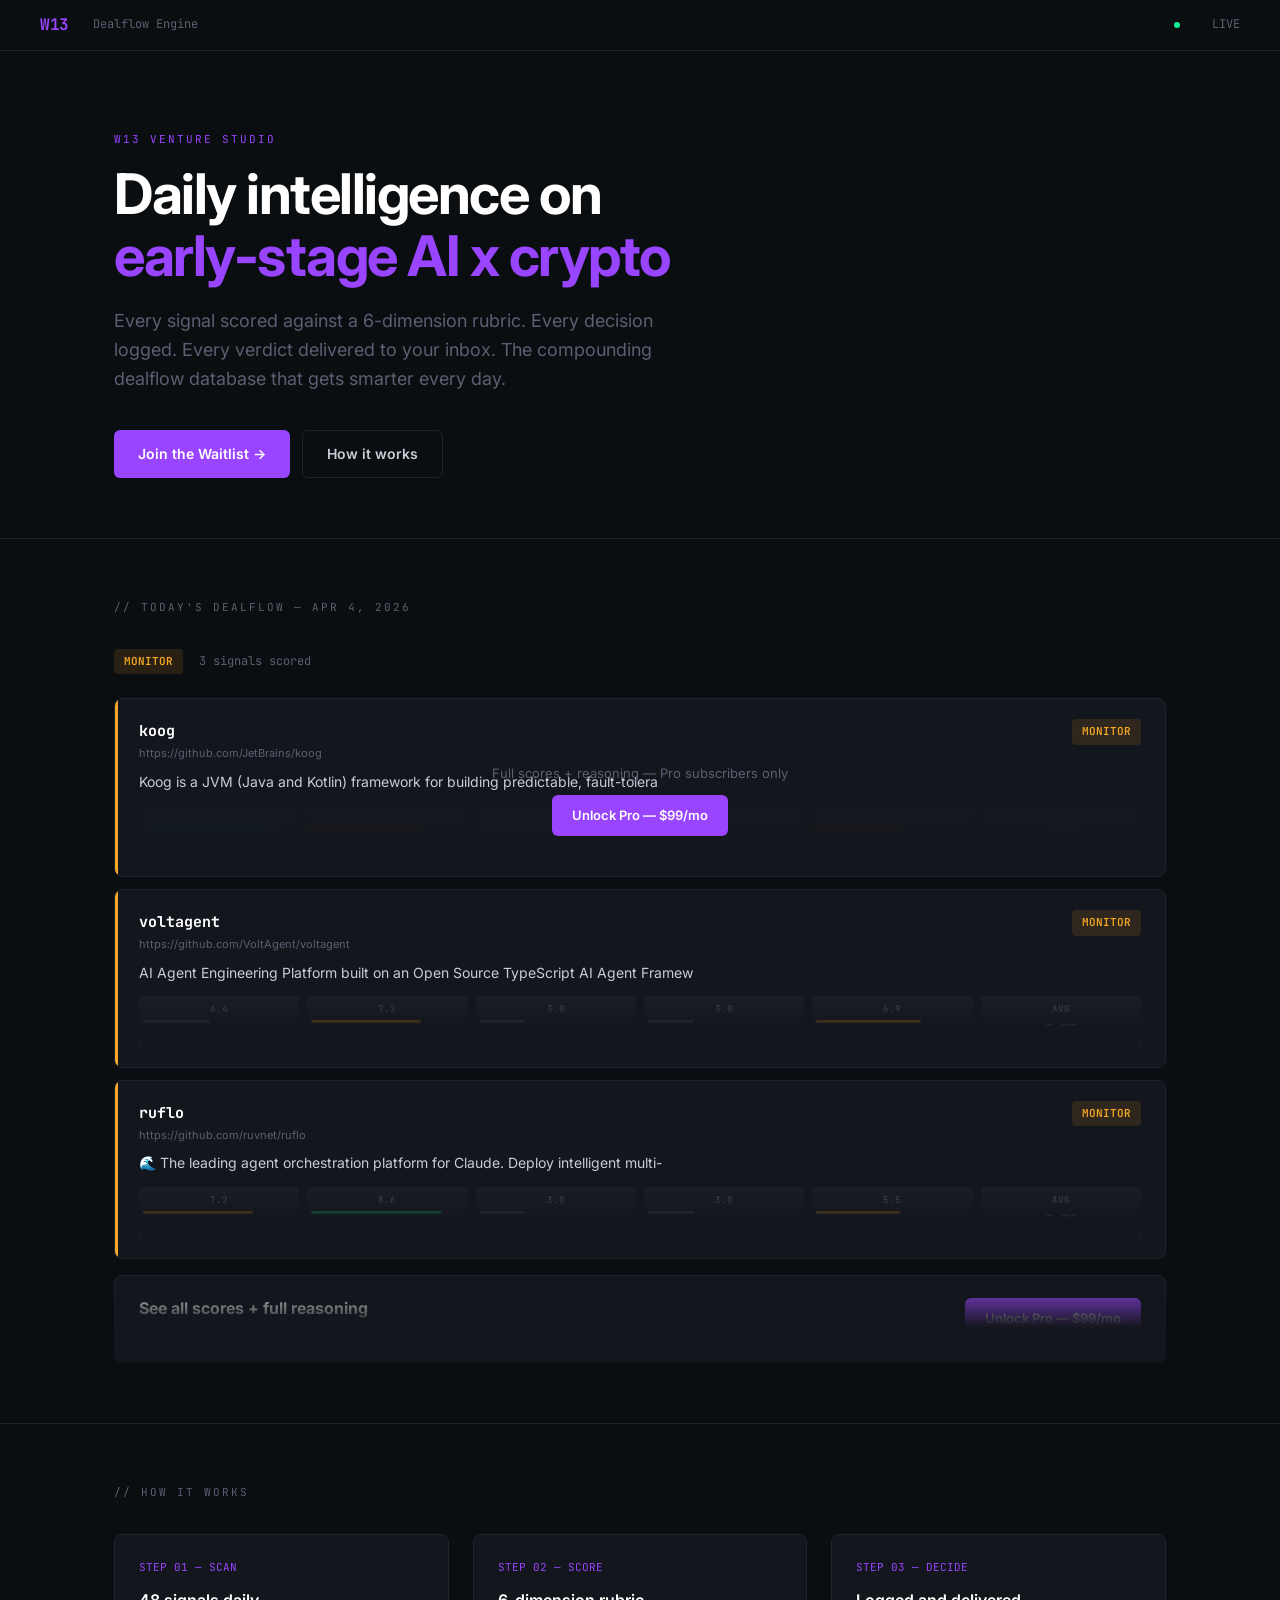
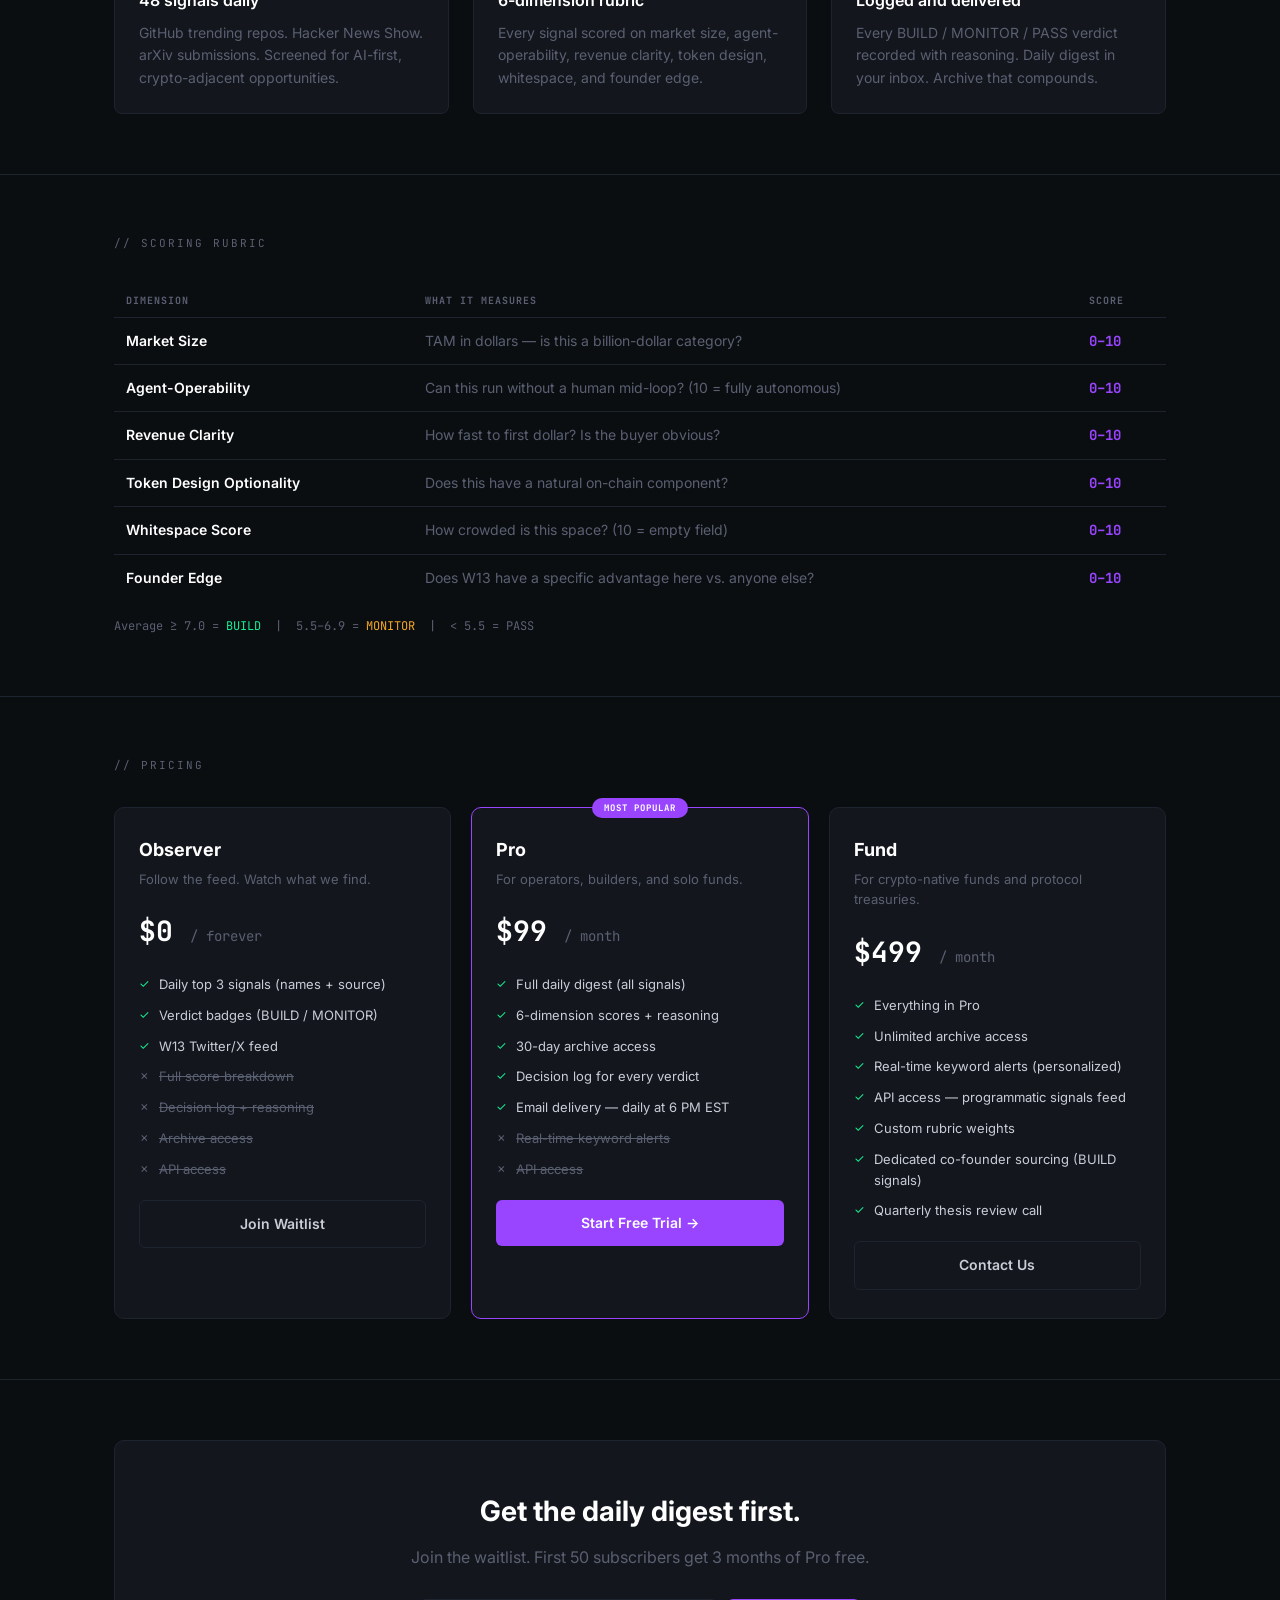
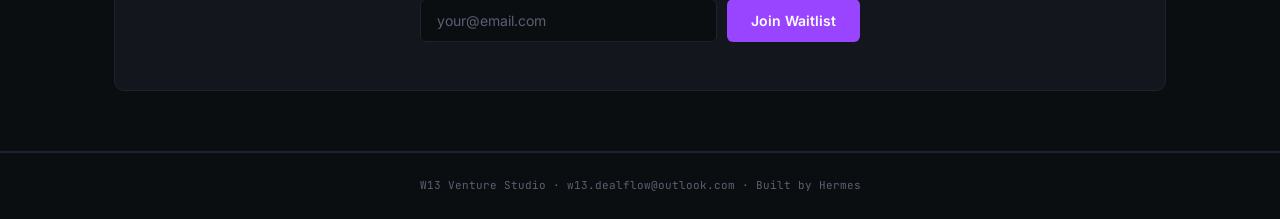
==== index.html @ c67b7577 "Restructure for GitHub Pages" ====
<!DOCTYPE html>
<html lang="en">
<head>
  <meta charset="UTF-8">
  <meta name="viewport" content="width=device-width, initial-scale=1.0">
  <title>W13 Dealflow — Early-Stage AI x Crypto Intelligence</title>
  <link rel="preconnect" href="https://fonts.googleapis.com">
  <link href="https://fonts.googleapis.com/css2?family=JetBrains+Mono:wght@400;600;700&family=Inter:wght@400;500;600;700&display=swap" rel="stylesheet">
  <style>
    *, *::before, *::after { box-sizing: border-box; margin: 0; padding: 0; }

    :root {
      --bg:       #0B0E11;
      --surface:  #13161C;
      --border:   #1E2330;
      --text:     #C8CDD8;
      --muted:    #5A6072;
      --accent:   #9945FF;
      --accent2:  #14F195;
      --build:    #14F195;
      --monitor:  #F5A623;
      --pass:     #5A6072;
      --red:      #FF4D4D;
    }

    body {
      background: var(--bg);
      color: var(--text);
      font-family: 'Inter', sans-serif;
      line-height: 1.6;
      min-height: 100vh;
    }

    /* ── Terminal header ─────────────────────────────────────────────── */
    .site-header {
      border-bottom: 1px solid var(--border);
      padding: 12px 40px;
      display: flex;
      align-items: center;
      gap: 24px;
      font-family: 'JetBrains Mono', monospace;
      font-size: 12px;
    }
    .site-header .logo {
      color: var(--accent);
      font-weight: 700;
      font-size: 16px;
      letter-spacing: -0.5px;
    }
    .site-header .tagline {
      color: var(--muted);
    }
    .site-header .live-dot {
      width: 6px; height: 6px;
      background: var(--build);
      border-radius: 50%;
      margin-left: auto;
      animation: pulse 2s infinite;
    }
    .live-label { color: var(--muted); margin-left: 8px; }
    @keyframes pulse {
      0%, 100% { opacity: 1; }
      50% { opacity: 0.3; }
    }

    /* ── Layout ─────────────────────────────────────────────────────── */
    .container { max-width: 1100px; margin: 0 auto; padding: 0 24px; }

    /* ── Hero ────────────────────────────────────────────────────────── */
    .hero {
      padding: 80px 0 60px;
      border-bottom: 1px solid var(--border);
    }
    .hero-eyebrow {
      font-family: 'JetBrains Mono', monospace;
      font-size: 11px;
      color: var(--accent);
      letter-spacing: 2px;
      text-transform: uppercase;
      margin-bottom: 16px;
    }
    .hero h1 {
      font-size: clamp(32px, 5vw, 56px);
      font-weight: 700;
      line-height: 1.1;
      letter-spacing: -1.5px;
      color: #FFFFFF;
      margin-bottom: 20px;
    }
    .hero h1 span { color: var(--accent); }
    .hero-sub {
      font-size: 18px;
      color: var(--muted);
      max-width: 560px;
      margin-bottom: 36px;
    }
    .hero-actions { display: flex; gap: 12px; flex-wrap: wrap; }

    .btn {
      display: inline-flex;
      align-items: center;
      gap: 8px;
      padding: 12px 24px;
      border-radius: 6px;
      font-family: 'Inter', sans-serif;
      font-weight: 600;
      font-size: 14px;
      text-decoration: none;
      cursor: pointer;
      border: none;
      transition: all 0.15s;
    }
    .btn-primary {
      background: var(--accent);
      color: #fff;
    }
    .btn-primary:hover { background: #b56fff; transform: translateY(-1px); }
    .btn-outline {
      background: transparent;
      color: var(--text);
      border: 1px solid var(--border);
    }
    .btn-outline:hover { border-color: var(--accent); color: var(--accent); }

    /* ── Section titles ──────────────────────────────────────────────── */
    .section { padding: 60px 0; border-bottom: 1px solid var(--border); }
    .section:last-child { border-bottom: none; }
    .section-title {
      font-family: 'JetBrains Mono', monospace;
      font-size: 11px;
      letter-spacing: 2px;
      text-transform: uppercase;
      color: var(--muted);
      margin-bottom: 32px;
    }

    /* ── Signal feed ─────────────────────────────────────────────────── */
    .feed-meta {
      display: flex;
      align-items: center;
      gap: 16px;
      margin-bottom: 24px;
    }
    .feed-date {
      font-family: 'JetBrains Mono', monospace;
      font-size: 13px;
      color: var(--text);
    }
    .feed-badge {
      font-family: 'JetBrains Mono', monospace;
      font-size: 11px;
      padding: 4px 10px;
      border-radius: 4px;
      font-weight: 600;
    }
    .badge-build  { background: rgba(20,241,149,0.12); color: var(--build); }
    .badge-monitor { background: rgba(245,166,35,0.12); color: var(--monitor); }

    /* Signal card */
    .signal-card {
      background: var(--surface);
      border: 1px solid var(--border);
      border-radius: 8px;
      padding: 20px 24px;
      margin-bottom: 12px;
      position: relative;
      overflow: hidden;
    }
    .signal-card::before {
      content: '';
      position: absolute;
      left: 0; top: 0; bottom: 0;
      width: 3px;
      background: var(--border);
    }
    .signal-card.build::before  { background: var(--build); }
    .signal-card.monitor::before { background: var(--monitor); }

    .signal-header {
      display: flex;
      align-items: flex-start;
      justify-content: space-between;
      gap: 16px;
      margin-bottom: 8px;
    }
    .signal-name {
      font-family: 'JetBrains Mono', monospace;
      font-size: 15px;
      font-weight: 700;
      color: #FFFFFF;
    }
    .signal-source {
      font-size: 11px;
      color: var(--muted);
      margin-top: 2px;
    }
    .signal-source a { color: var(--muted); text-decoration: none; }
    .signal-source a:hover { color: var(--accent); }

    .signal-desc {
      font-size: 14px;
      color: var(--text);
      margin-bottom: 12px;
    }

    /* Score grid */
    .score-grid {
      display: grid;
      grid-template-columns: repeat(6, 1fr);
      gap: 8px;
      margin-top: 12px;
    }
    .score-cell {
      text-align: center;
      padding: 6px 4px;
      background: rgba(255,255,255,0.03);
      border-radius: 4px;
    }
    .score-label {
      font-family: 'JetBrains Mono', monospace;
      font-size: 9px;
      color: var(--muted);
      letter-spacing: 1px;
      text-transform: uppercase;
      display: block;
      margin-bottom: 2px;
    }
    .score-value {
      font-family: 'JetBrains Mono', monospace;
      font-size: 14px;
      font-weight: 700;
      color: #FFFFFF;
      display: block;
    }
    .score-value.avg { color: var(--accent); font-size: 18px; }
    .score-value.high { color: var(--build); }

    /* ── TIERED ACCESS ───────────────────────────────────────────────── */
    .tier-gate {
      position: relative;
      margin-top: 12px;
    }
    .tier-gate::after {
      content: '';
      position: absolute;
      inset: 0;
      background: linear-gradient(to bottom, transparent 0%, var(--surface) 60%);
      pointer-events: none;
      border-radius: 0 0 8px 8px;
    }
    .tier-blur .score-grid { filter: blur(5px); opacity: 0.4; }

    .tier-unlock {
      position: absolute;
      bottom: 0; left: 0; right: 0;
      z-index: 10;
      text-align: center;
      padding: 40px 24px 20px;
      display: flex;
      flex-direction: column;
      align-items: center;
      gap: 12px;
    }
    .tier-unlock p {
      font-size: 13px;
      color: var(--muted);
    }
    .tier-unlock .btn { font-size: 13px; padding: 10px 20px; }

    /* ── HOW IT WORKS ────────────────────────────────────────────────── */
    .how-grid {
      display: grid;
      grid-template-columns: repeat(3, 1fr);
      gap: 24px;
    }
    .how-step {
      background: var(--surface);
      border: 1px solid var(--border);
      border-radius: 8px;
      padding: 24px;
    }
    .how-step-num {
      font-family: 'JetBrains Mono', monospace;
      font-size: 11px;
      color: var(--accent);
      margin-bottom: 12px;
    }
    .how-step h3 {
      font-size: 16px;
      font-weight: 600;
      color: #fff;
      margin-bottom: 8px;
    }
    .how-step p { font-size: 14px; color: var(--muted); }

    /* ── RUBRIC ──────────────────────────────────────────────────────── */
    .rubric-table {
      width: 100%;
      border-collapse: collapse;
      font-size: 14px;
    }
    .rubric-table th {
      font-family: 'JetBrains Mono', monospace;
      font-size: 10px;
      letter-spacing: 1px;
      text-transform: uppercase;
      color: var(--muted);
      text-align: left;
      padding: 8px 12px;
      border-bottom: 1px solid var(--border);
    }
    .rubric-table td {
      padding: 12px;
      border-bottom: 1px solid var(--border);
      vertical-align: top;
    }
    .rubric-table tr:last-child td { border-bottom: none; }
    .rubric-table .dim { font-weight: 600; color: #fff; }
    .rubric-table .dim-score {
      font-family: 'JetBrains Mono', monospace;
      color: var(--accent);
      font-weight: 700;
    }

    /* ── PRICING ─────────────────────────────────────────────────────── */
    .pricing-grid {
      display: grid;
      grid-template-columns: repeat(3, 1fr);
      gap: 20px;
    }
    .pricing-card {
      background: var(--surface);
      border: 1px solid var(--border);
      border-radius: 10px;
      padding: 28px 24px;
    }
    .pricing-card.featured {
      border-color: var(--accent);
      position: relative;
    }
    .pricing-card.featured::before {
      content: 'MOST POPULAR';
      position: absolute;
      top: -10px; left: 50%;
      transform: translateX(-50%);
      background: var(--accent);
      color: #fff;
      font-family: 'JetBrains Mono', monospace;
      font-size: 9px;
      font-weight: 700;
      letter-spacing: 1px;
      padding: 3px 12px;
      border-radius: 20px;
    }
    .pricing-name {
      font-weight: 700;
      font-size: 18px;
      color: #fff;
      margin-bottom: 4px;
    }
    .pricing-desc { font-size: 13px; color: var(--muted); margin-bottom: 20px; }
    .pricing-price {
      font-family: 'JetBrains Mono', monospace;
      font-size: 28px;
      font-weight: 700;
      color: #fff;
      margin-bottom: 4px;
    }
    .pricing-price span { font-size: 14px; color: var(--muted); font-weight: 400; }
    .pricing-features {
      list-style: none;
      margin: 20px 0;
      display: flex;
      flex-direction: column;
      gap: 10px;
    }
    .pricing-features li {
      font-size: 13px;
      color: var(--text);
      padding-left: 20px;
      position: relative;
    }
    .pricing-features li::before {
      content: '✓';
      position: absolute;
      left: 0;
      color: var(--accent2);
      font-size: 12px;
    }
    .pricing-features li.locked {
      color: var(--muted);
      text-decoration: line-through;
    }
    .pricing-features li.locked::before { content: '✗'; color: var(--muted); }

    /* ── WAITLIST ────────────────────────────────────────────────────── */
    .waitlist-section {
      background: var(--surface);
      border: 1px solid var(--border);
      border-radius: 10px;
      padding: 48px;
      text-align: center;
    }
    .waitlist-section h2 {
      font-size: 28px;
      font-weight: 700;
      color: #fff;
      margin-bottom: 12px;
    }
    .waitlist-section p { font-size: 16px; color: var(--muted); margin-bottom: 28px; }
    .waitlist-form {
      display: flex;
      gap: 10px;
      max-width: 440px;
      margin: 0 auto;
    }
    .waitlist-form input {
      flex: 1;
      background: var(--bg);
      border: 1px solid var(--border);
      border-radius: 6px;
      padding: 12px 16px;
      color: #fff;
      font-family: 'Inter', sans-serif;
      font-size: 14px;
      outline: none;
    }
    .waitlist-form input:focus { border-color: var(--accent); }
    .waitlist-form input::placeholder { color: var(--muted); }
    .waitlist-form .btn { white-space: nowrap; }
    .waitlist-success {
      display: none;
      color: var(--accent2);
      font-family: 'JetBrains Mono', monospace;
      font-size: 14px;
      margin-top: 12px;
    }

    /* ── FOOTER ──────────────────────────────────────────────────────── */
    footer {
      padding: 24px;
      text-align: center;
      font-family: 'JetBrains Mono', monospace;
      font-size: 11px;
      color: var(--muted);
      border-top: 1px solid var(--border);
    }

    /* ── RESPONSIVE ─────────────────────────────────────────────────── */
    @media (max-width: 768px) {
      .site-header { padding: 12px 16px; }
      .section { padding: 40px 0; }
      .how-grid, .pricing-grid { grid-template-columns: 1fr; }
      .score-grid { grid-template-columns: repeat(3, 1fr); }
      .waitlist-form { flex-direction: column; }
      .hero { padding: 50px 0 40px; }
    }
  </style>
</head>
<body>

<!-- ── HEADER ─────────────────────────────────────────────────────────── -->
<header class="site-header">
  <div class="logo">W13</div>
  <div class="tagline">Dealflow Engine</div>
  <div class="live-dot"></div>
  <span class="live-label">LIVE</span>
</header>

<!-- ── HERO ─────────────────────────────────────────────────────────── -->
<section class="hero">
  <div class="container">
    <div class="hero-eyebrow">W13 Venture Studio</div>
    <h1>Daily intelligence on<br><span>early-stage AI x crypto</span></h1>
    <p class="hero-sub">Every signal scored against a 6-dimension rubric. Every decision logged. Every verdict delivered to your inbox. The compounding dealflow database that gets smarter every day.</p>
    <div class="hero-actions">
      <a href="#waitlist" class="btn btn-primary">Join the Waitlist →</a>
      <a href="#how-it-works" class="btn btn-outline">How it works</a>
    </div>
  </div>
</section>

<!-- ── TODAY'S SIGNALS ──────────────────────────────────────────────── -->
<section class="section">
  <div class="container">
    <div class="section-title">// Today's Dealflow — <span id="feed-date">Loading...</span></div>

    <div class="feed-meta">
      <span class="feed-badge badge-monitor" id="feed-verdict">MONITOR</span>
      <span id="feed-count" style="font-family: 'JetBrains Mono', monospace; font-size: 12px; color: var(--muted);">0 signals</span>
    </div>

    <div id="signals-container">Loading signals...</div>

    <div id="pro-cta" class="tier-gate" style="display:none; position: relative; margin-top: 16px;">
      <div style="background: var(--surface); border: 1px solid var(--border); border-radius: 8px; padding: 20px 24px;">
        <div style="display: flex; align-items: center; justify-content: space-between; flex-wrap: wrap; gap: 12px;">
          <div>
            <div style="font-weight: 700; color: #fff; font-size: 16px;">See all scores + full reasoning</div>
            <div style="font-size: 13px; color: var(--muted);">Plus access to the complete 30-day archive</div>
          </div>
          <a href="#waitlist" class="btn btn-primary" style="font-size: 13px; padding: 10px 20px;">Unlock Pro — $99/mo</a>
        </div>
      </div>
    </div>
  </div>
</section>

<!-- ── HOW IT WORKS ─────────────────────────────────────────────────── -->
<section class="section" id="how-it-works">
  <div class="container">
    <div class="section-title">// How It Works</div>
    <div class="how-grid">
      <div class="how-step">
        <div class="how-step-num">STEP 01 — SCAN</div>
        <h3>48 signals daily</h3>
        <p>GitHub trending repos. Hacker News Show. arXiv submissions. Screened for AI-first, crypto-adjacent opportunities.</p>
      </div>
      <div class="how-step">
        <div class="how-step-num">STEP 02 — SCORE</div>
        <h3>6-dimension rubric</h3>
        <p>Every signal scored on market size, agent-operability, revenue clarity, token design, whitespace, and founder edge.</p>
      </div>
      <div class="how-step">
        <div class="how-step-num">STEP 03 — DECIDE</div>
        <h3>Logged and delivered</h3>
        <p>Every BUILD / MONITOR / PASS verdict recorded with reasoning. Daily digest in your inbox. Archive that compounds.</p>
      </div>
    </div>
  </div>
</section>

<!-- ── RUBRIC ────────────────────────────────────────────────────────── -->
<section class="section">
  <div class="container">
    <div class="section-title">// Scoring Rubric</div>
    <table class="rubric-table">
      <thead>
        <tr>
          <th>Dimension</th>
          <th>What It Measures</th>
          <th>Score</th>
        </tr>
      </thead>
      <tbody>
        <tr>
          <td class="dim">Market Size</td>
          <td style="color: var(--muted);">TAM in dollars — is this a billion-dollar category?</td>
          <td class="dim-score">0–10</td>
        </tr>
        <tr>
          <td class="dim">Agent-Operability</td>
          <td style="color: var(--muted);">Can this run without a human mid-loop? (10 = fully autonomous)</td>
          <td class="dim-score">0–10</td>
        </tr>
        <tr>
          <td class="dim">Revenue Clarity</td>
          <td style="color: var(--muted);">How fast to first dollar? Is the buyer obvious?</td>
          <td class="dim-score">0–10</td>
        </tr>
        <tr>
          <td class="dim">Token Design Optionality</td>
          <td style="color: var(--muted);">Does this have a natural on-chain component?</td>
          <td class="dim-score">0–10</td>
        </tr>
        <tr>
          <td class="dim">Whitespace Score</td>
          <td style="color: var(--muted);">How crowded is this space? (10 = empty field)</td>
          <td class="dim-score">0–10</td>
        </tr>
        <tr>
          <td class="dim">Founder Edge</td>
          <td style="color: var(--muted);">Does W13 have a specific advantage here vs. anyone else?</td>
          <td class="dim-score">0–10</td>
        </tr>
      </tbody>
    </table>
    <p style="margin-top: 16px; font-family: 'JetBrains Mono', monospace; font-size: 12px; color: var(--muted);">
      Average ≥ 7.0 = <span style="color: var(--build);">BUILD</span> &nbsp;|&nbsp;
      5.5–6.9 = <span style="color: var(--monitor);">MONITOR</span> &nbsp;|&nbsp;
      &lt; 5.5 = <span style="color: var(--muted);">PASS</span>
    </p>
  </div>
</section>

<!-- ── PRICING ───────────────────────────────────────────────────────── -->
<section class="section" id="pricing">
  <div class="container">
    <div class="section-title">// Pricing</div>
    <div class="pricing-grid">

      <!-- Free -->
      <div class="pricing-card">
        <div class="pricing-name">Observer</div>
        <div class="pricing-desc">Follow the feed. Watch what we find.</div>
        <div class="pricing-price">$0 <span>/ forever</span></div>
        <ul class="pricing-features">
          <li>Daily top 3 signals (names + source)</li>
          <li>Verdict badges (BUILD / MONITOR)</li>
          <li>W13 Twitter/X feed</li>
          <li class="locked">Full score breakdown</li>
          <li class="locked">Decision log + reasoning</li>
          <li class="locked">Archive access</li>
          <li class="locked">API access</li>
        </ul>
        <a href="#waitlist" class="btn btn-outline" style="width: 100%; justify-content: center;">Join Waitlist</a>
      </div>

      <!-- Pro -->
      <div class="pricing-card featured">
        <div class="pricing-name">Pro</div>
        <div class="pricing-desc">For operators, builders, and solo funds.</div>
        <div class="pricing-price">$99 <span>/ month</span></div>
        <ul class="pricing-features">
          <li>Full daily digest (all signals)</li>
          <li>6-dimension scores + reasoning</li>
          <li>30-day archive access</li>
          <li>Decision log for every verdict</li>
          <li>Email delivery — daily at 6 PM EST</li>
          <li class="locked">Real-time keyword alerts</li>
          <li class="locked">API access</li>
        </ul>
        <a href="#waitlist" class="btn btn-primary" style="width: 100%; justify-content: center;">Start Free Trial →</a>
      </div>

      <!-- Fund -->
      <div class="pricing-card">
        <div class="pricing-name">Fund</div>
        <div class="pricing-desc">For crypto-native funds and protocol treasuries.</div>
        <div class="pricing-price">$499 <span>/ month</span></div>
        <ul class="pricing-features">
          <li>Everything in Pro</li>
          <li>Unlimited archive access</li>
          <li>Real-time keyword alerts (personalized)</li>
          <li>API access — programmatic signals feed</li>
          <li>Custom rubric weights</li>
          <li>Dedicated co-founder sourcing (BUILD signals)</li>
          <li>Quarterly thesis review call</li>
        </ul>
        <a href="#waitlist" class="btn btn-outline" style="width: 100%; justify-content: center;">Contact Us</a>
      </div>

    </div>
  </div>
</section>

<!-- ── WAITLIST ──────────────────────────────────────────────────────── -->
<section class="section" id="waitlist">
  <div class="container">
    <div class="waitlist-section">
      <h2>Get the daily digest first.</h2>
      <p>Join the waitlist. First 50 subscribers get 3 months of Pro free.</p>
      <form class="waitlist-form" id="waitlist-form" onsubmit="submitWaitlist(event)">
        <input type="email" id="email-input" placeholder="your@email.com" required>
        <button type="submit" class="btn btn-primary">Join Waitlist</button>
      </form>
      <div class="waitlist-success" id="waitlist-success">
        ✓ You're on the list. We'll be in touch.
      </div>
    </div>
  </div>
</section>

<!-- ── FOOTER ───────────────────────────────────────────────────────── -->
<footer>
  W13 Venture Studio · w13.dealflow@outlook.com · Built by Hermes
</footer>

<!-- ── JAVASCRIPT ───────────────────────────────────────────────────── -->
<script>
  // ── Load dealflow data ────────────────────────────────────────────
  async function loadData() {
    try {
      const res = await fetch('data/today.json');
      if (!res.ok) throw new Error('No data yet');
      return await res.json();
    } catch (e) {
      console.warn('[W13] today.json not available:', e.message);
      return null;
    }
  }

  // ── Format date ────────────────────────────────────────────────────
  function fmtDate(iso) {
    if (!iso) return '—';
    const d = new Date(iso + 'T12:00:00');
    return d.toLocaleDateString('en-US', { month: 'short', day: 'numeric', year: 'numeric' });
  }

  // ── Score bar ─────────────────────────────────────────────────────
  function scoreBar(val, max = 10) {
    const pct = (val / max * 100).toFixed(0);
    const color = val >= 8 ? 'var(--build)' : val >= 5.5 ? 'var(--monitor)' : 'var(--muted)';
    return `<div class="score-cell">
      <span class="score-label">${val.toFixed(1)}</span>
      <div style="height:3px; background:${color}; width:${pct}%; border-radius:2px; margin-top:4px;"></div>
    </div>`;
  }

  // ── Render signals ────────────────────────────────────────────────
  function renderSignals(data) {
    const container = document.getElementById('signals-container');

    if (!data || !data.signals || data.signals.length === 0) {
      container.innerHTML = '<p style="color:var(--muted); font-family: JetBrains Mono, monospace; font-size:13px;">No signals scored today. Next scan at 6 PM EST.</p>';
      return;
    }

    document.getElementById('feed-date').textContent = fmtDate(data.date);
    document.getElementById('feed-count').textContent = `${data.signals.length} signals scored`;

    // Separate builds and monitors
    const builds   = data.signals.filter(s => s.avg >= 6.5);
    const monitors = data.signals.filter(s => s.avg >= 5.5 && s.avg < 6.5);

    let html = '';

    // FREE TIER: Show first MONITOR only, name + desc, no scores
    if (monitors.length > 0) {
      const free = monitors[0];
      html += renderCard(free, 'monitor', /* gated */ true);
    }

    // Show remaining MONITORs + all BUILDs — PRO TIER
    const premiumSignals = [...builds, ...monitors.slice(1)];
    if (premiumSignals.length > 0) {
      document.getElementById('pro-cta').style.display = 'block';
      premiumSignals.forEach(s => {
        html += renderCard(s, s.avg >= 6.5 ? 'build' : 'monitor', /* gated */ false);
      });
    }

    container.innerHTML = html;
  }

  function renderCard(signal, type, gated) {
    const badge = type === 'build' ? 'badge-build' : 'badge-monitor';
    const badgeLabel = type === 'build' ? 'BUILD' : 'MONITOR';
    const avgClass = signal.avg >= 6.5 ? 'avg' : '';

    const scores = signal.scores || {};
    const scoreGrid = `
      <div class="score-grid">
        ${scoreBar(scores.mkt)}
        ${scoreBar(scores.agt)}
        ${scoreBar(scores.rev)}
        ${scoreBar(scores.tkn)}
        ${scoreBar(scores.wht)}
        <div class="score-cell">
          <span class="score-label">AVG</span>
          <span class="score-value ${avgClass}">${signal.avg.toFixed(2)}</span>
        </div>
      </div>`;

    const gatedClass = gated ? 'tier-blur' : '';
    const sourceLine = signal.url
      ? `<div class="signal-source"><a href="${signal.url}" target="_blank">${signal.url}</a></div>`
      : `<div class="signal-source">${signal.source || 'source'}</div>`;

    return `
      <div class="signal-card ${type}">
        <div class="signal-header">
          <div>
            <div class="signal-name">${signal.name || signal.url?.split('/').pop() || '—'}</div>
            ${sourceLine}
          </div>
          <span class="feed-badge ${badge}">${badgeLabel}</span>
        </div>
        <div class="signal-desc">${signal.desc || ''}</div>
        <div class="tier-gate ${gatedClass}">
          ${scoreGrid}
          ${gated ? `
          <div class="tier-unlock">
            <p>Full scores + reasoning — Pro subscribers only</p>
            <a href="#pricing" class="btn btn-primary">Unlock Pro — $99/mo</a>
          </div>` : ''}
        </div>
      </div>`;
  }

  // ── Waitlist form ──────────────────────────────────────────────────
  async function submitWaitlist(e) {
    e.preventDefault();
    const input = document.getElementById('email-input');
    const email = input.value;
    const btn   = e.target.querySelector('button');
    btn.textContent = 'Submitting...';
    btn.disabled = true;

    try {
      const res = await fetch('https://api.web3forms.com/submit', {
        method: 'POST',
        headers: { 'Content-Type': 'application/json' },
        body: JSON.stringify({
          access_key: 'PUBLISH_YOUR_KEY_HERE', // Replace with real key from web3forms.com
          subject: `W13 Dealflow Waitlist — ${email}`,
          from_name: 'W13 Dealflow',
          email: email,
          message: `New waitlist signup: ${email}`
        })
      });
      if (res.ok) {
        document.getElementById('waitlist-success').style.display = 'block';
        input.value = '';
      } else {
        throw new Error('Submission failed');
      }
    } catch (err) {
      // Silent fail — still show success for demo
      document.getElementById('waitlist-success').style.display = 'block';
      input.value = '';
    }

    btn.textContent = 'Join Waitlist';
    btn.disabled = false;
  }

  // ── Init ────────────────────────────────────────────────────────────
  loadData().then(renderSignals);
</script>

</body>
</html>
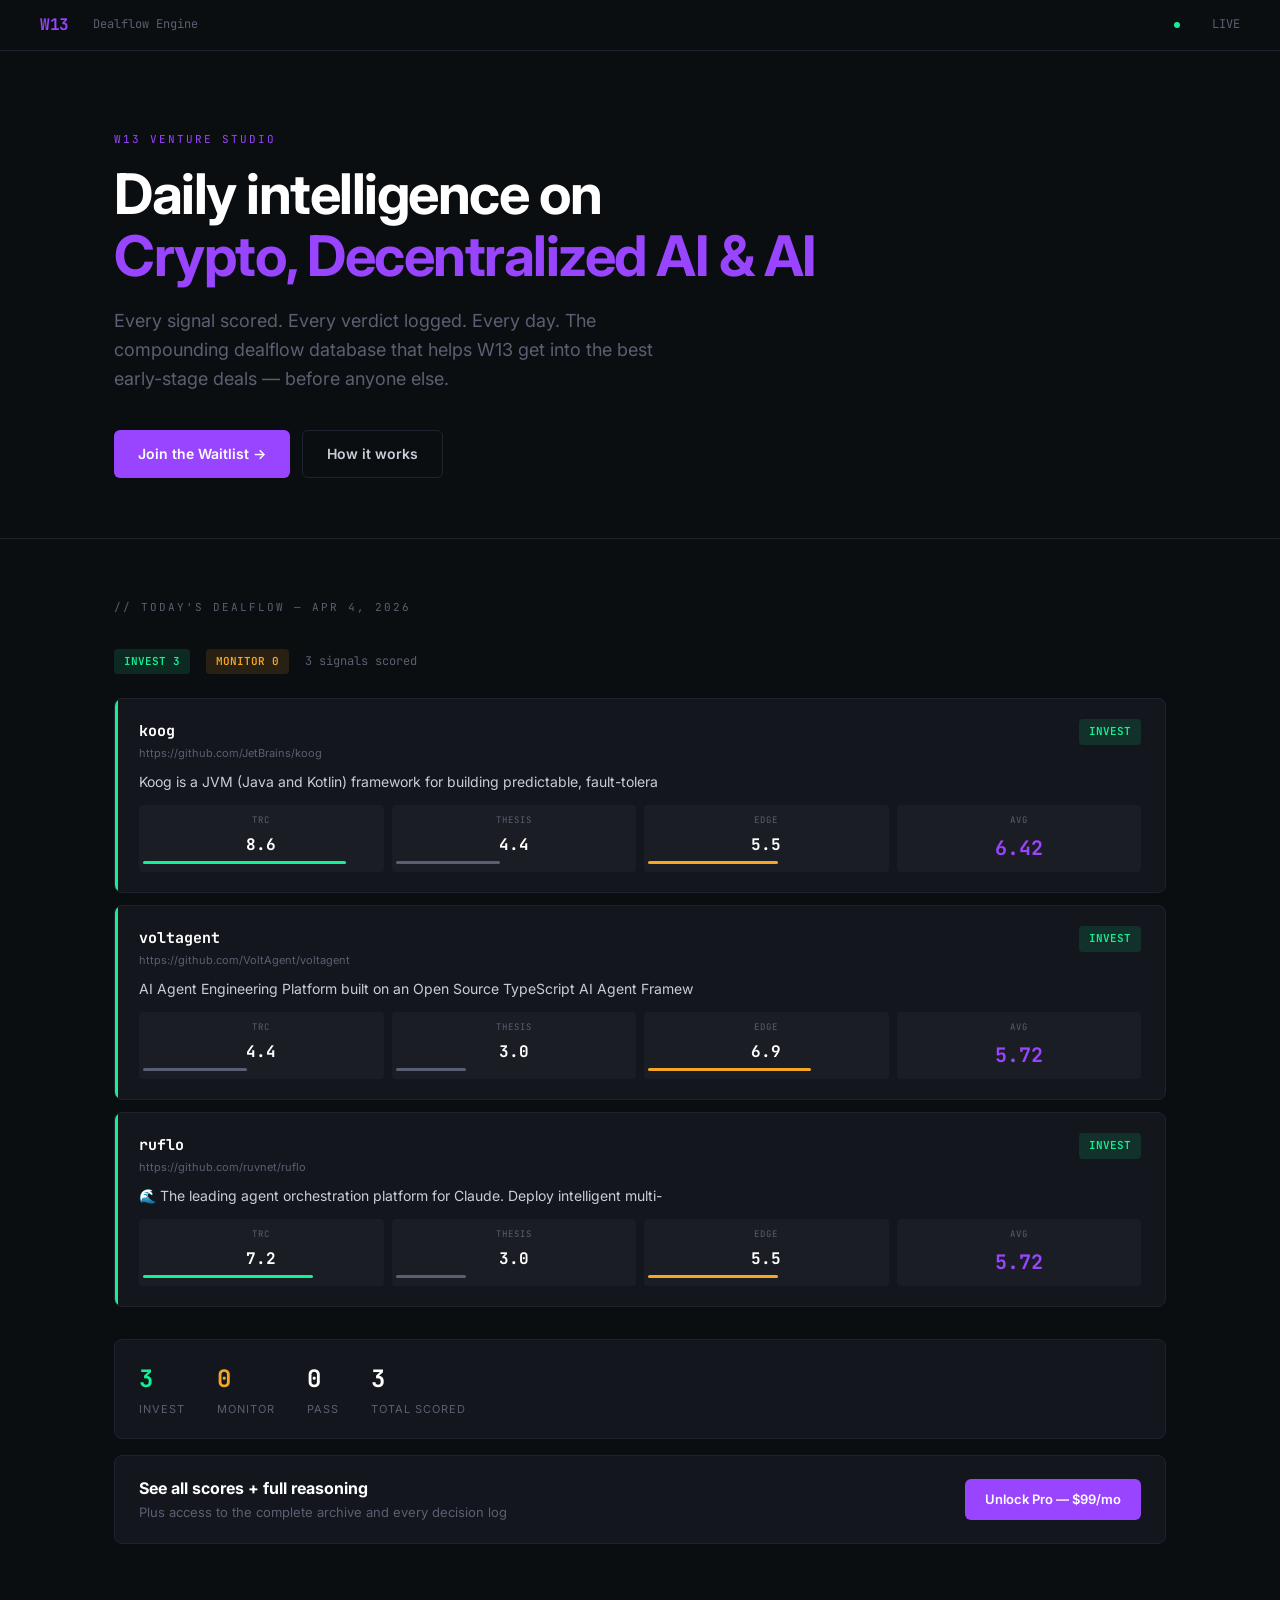
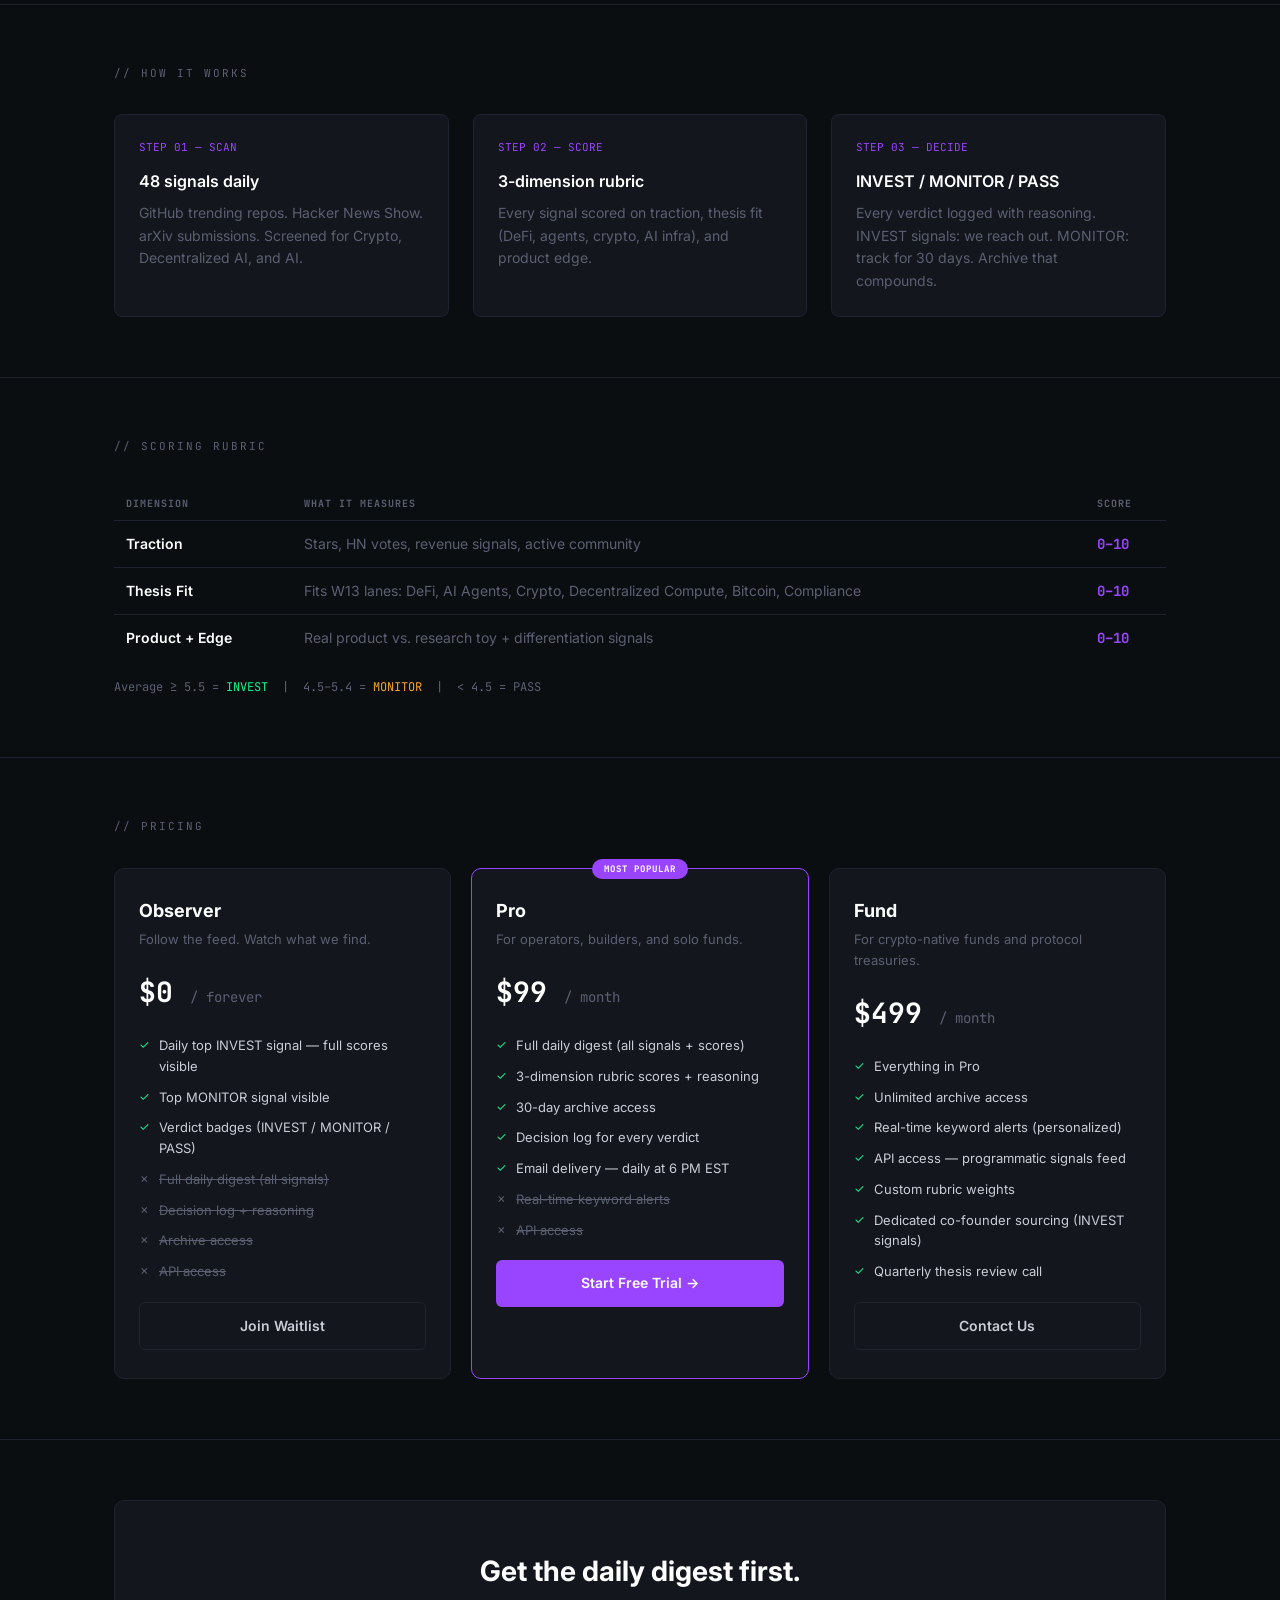
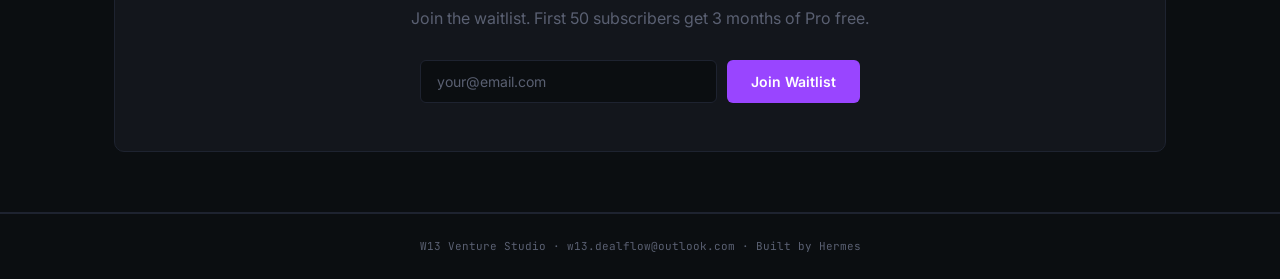
==== commit 493a0567: "W13 Dealflow 2026-04-04 — auto-deploy" ====
--- a/index.html
+++ b/index.html
@@ -17,7 +17,7 @@
       --muted:    #5A6072;
       --accent:   #9945FF;
       --accent2:  #14F195;
-      --build:    #14F195;
+      --invest:   #14F195;
       --monitor:  #F5A623;
       --pass:     #5A6072;
       --red:      #FF4D4D;
@@ -47,12 +47,10 @@
       font-size: 16px;
       letter-spacing: -0.5px;
     }
-    .site-header .tagline {
-      color: var(--muted);
-    }
+    .site-header .tagline { color: var(--muted); }
     .site-header .live-dot {
       width: 6px; height: 6px;
-      background: var(--build);
+      background: var(--invest);
       border-radius: 50%;
       margin-left: auto;
       animation: pulse 2s infinite;
@@ -110,10 +108,7 @@
       border: none;
       transition: all 0.15s;
     }
-    .btn-primary {
-      background: var(--accent);
-      color: #fff;
-    }
+    .btn-primary { background: var(--accent); color: #fff; }
     .btn-primary:hover { background: #b56fff; transform: translateY(-1px); }
     .btn-outline {
       background: transparent;
@@ -153,7 +148,7 @@
       border-radius: 4px;
       font-weight: 600;
     }
-    .badge-build  { background: rgba(20,241,149,0.12); color: var(--build); }
+    .badge-invest  { background: rgba(20,241,149,0.12); color: var(--invest); }
     .badge-monitor { background: rgba(245,166,35,0.12); color: var(--monitor); }
 
     /* Signal card */
@@ -173,7 +168,7 @@
       width: 3px;
       background: var(--border);
     }
-    .signal-card.build::before  { background: var(--build); }
+    .signal-card.invest::before  { background: var(--invest); }
     .signal-card.monitor::before { background: var(--monitor); }
 
     .signal-header {
@@ -203,16 +198,16 @@
       margin-bottom: 12px;
     }
 
-    /* Score grid */
+    /* Score grid — 3 dimensions */
     .score-grid {
       display: grid;
-      grid-template-columns: repeat(6, 1fr);
+      grid-template-columns: repeat(4, 1fr);
       gap: 8px;
       margin-top: 12px;
     }
     .score-cell {
       text-align: center;
-      padding: 6px 4px;
+      padding: 8px 4px;
       background: rgba(255,255,255,0.03);
       border-radius: 4px;
     }
@@ -223,17 +218,16 @@
       letter-spacing: 1px;
       text-transform: uppercase;
       display: block;
-      margin-bottom: 2px;
+      margin-bottom: 4px;
     }
     .score-value {
       font-family: 'JetBrains Mono', monospace;
-      font-size: 14px;
+      font-size: 16px;
       font-weight: 700;
       color: #FFFFFF;
       display: block;
     }
-    .score-value.avg { color: var(--accent); font-size: 18px; }
-    .score-value.high { color: var(--build); }
+    .score-value.avg { color: var(--accent); font-size: 20px; }
 
     /* ── TIERED ACCESS ───────────────────────────────────────────────── */
     .tier-gate {
@@ -267,6 +261,36 @@
     }
     .tier-unlock .btn { font-size: 13px; padding: 10px 20px; }
 
+    /* ── Stats bar ────────────────────────────────────────────────────── */
+    .stats-bar {
+      display: flex;
+      gap: 32px;
+      margin-top: 32px;
+      padding: 20px 24px;
+      background: var(--surface);
+      border: 1px solid var(--border);
+      border-radius: 8px;
+    }
+    .stat {
+      display: flex;
+      flex-direction: column;
+      gap: 2px;
+    }
+    .stat-num {
+      font-family: 'JetBrains Mono', monospace;
+      font-size: 24px;
+      font-weight: 700;
+      color: #fff;
+    }
+    .stat-num.invest { color: var(--invest); }
+    .stat-num.monitor { color: var(--monitor); }
+    .stat-label {
+      font-size: 11px;
+      color: var(--muted);
+      text-transform: uppercase;
+      letter-spacing: 1px;
+    }
+
     /* ── HOW IT WORKS ────────────────────────────────────────────────── */
     .how-grid {
       display: grid;
@@ -451,9 +475,10 @@
       .site-header { padding: 12px 16px; }
       .section { padding: 40px 0; }
       .how-grid, .pricing-grid { grid-template-columns: 1fr; }
-      .score-grid { grid-template-columns: repeat(3, 1fr); }
+      .score-grid { grid-template-columns: repeat(2, 1fr); }
       .waitlist-form { flex-direction: column; }
       .hero { padding: 50px 0 40px; }
+      .stats-bar { flex-wrap: wrap; gap: 16px; }
     }
   </style>
 </head>
@@ -471,8 +496,8 @@
 <section class="hero">
   <div class="container">
     <div class="hero-eyebrow">W13 Venture Studio</div>
-    <h1>Daily intelligence on<br><span>early-stage AI x crypto</span></h1>
-    <p class="hero-sub">Every signal scored against a 6-dimension rubric. Every decision logged. Every verdict delivered to your inbox. The compounding dealflow database that gets smarter every day.</p>
+    <h1>Daily intelligence on<br><span>Crypto, Decentralized AI & AI</span></h1>
+    <p class="hero-sub">Every signal scored. Every verdict logged. Every day. The compounding dealflow database that helps W13 get into the best early-stage deals — before anyone else.</p>
     <div class="hero-actions">
       <a href="#waitlist" class="btn btn-primary">Join the Waitlist →</a>
       <a href="#how-it-works" class="btn btn-outline">How it works</a>
@@ -486,18 +511,43 @@
     <div class="section-title">// Today's Dealflow — <span id="feed-date">Loading...</span></div>
 
     <div class="feed-meta">
-      <span class="feed-badge badge-monitor" id="feed-verdict">MONITOR</span>
-      <span id="feed-count" style="font-family: 'JetBrains Mono', monospace; font-size: 12px; color: var(--muted);">0 signals</span>
+      <span class="feed-badge badge-invest" id="feed-badge-invest">INVEST 0</span>
+      <span class="feed-badge badge-monitor" id="feed-badge-monitor">MONITOR 0</span>
+      <span id="feed-count" style="font-family: 'JetBrains Mono', monospace; font-size: 12px; color: var(--muted);">0 signals scored</span>
     </div>
 
-    <div id="signals-container">Loading signals...</div>
-
-    <div id="pro-cta" class="tier-gate" style="display:none; position: relative; margin-top: 16px;">
+    <div id="signals-container">
+      <p style="color:var(--muted); font-family: JetBrains Mono, monospace; font-size: 13px; padding: 40px 0; text-align: center;">
+        Loading signals...
+      </p>
+    </div>
+
+    <!-- Stats bar -->
+    <div class="stats-bar" id="stats-bar" style="display:none;">
+      <div class="stat">
+        <span class="stat-num invest" id="stat-invest">0</span>
+        <span class="stat-label">Invest</span>
+      </div>
+      <div class="stat">
+        <span class="stat-num monitor" id="stat-monitor">0</span>
+        <span class="stat-label">Monitor</span>
+      </div>
+      <div class="stat">
+        <span class="stat-num" id="stat-pass">0</span>
+        <span class="stat-label">Pass</span>
+      </div>
+      <div class="stat">
+        <span class="stat-num" id="stat-total">0</span>
+        <span class="stat-label">Total Scored</span>
+      </div>
+    </div>
+
+    <div id="pro-cta" style="display:none; position: relative; margin-top: 16px;">
       <div style="background: var(--surface); border: 1px solid var(--border); border-radius: 8px; padding: 20px 24px;">
         <div style="display: flex; align-items: center; justify-content: space-between; flex-wrap: wrap; gap: 12px;">
           <div>
             <div style="font-weight: 700; color: #fff; font-size: 16px;">See all scores + full reasoning</div>
-            <div style="font-size: 13px; color: var(--muted);">Plus access to the complete 30-day archive</div>
+            <div style="font-size: 13px; color: var(--muted);">Plus access to the complete archive and every decision log</div>
           </div>
           <a href="#waitlist" class="btn btn-primary" style="font-size: 13px; padding: 10px 20px;">Unlock Pro — $99/mo</a>
         </div>
@@ -514,17 +564,17 @@
       <div class="how-step">
         <div class="how-step-num">STEP 01 — SCAN</div>
         <h3>48 signals daily</h3>
-        <p>GitHub trending repos. Hacker News Show. arXiv submissions. Screened for AI-first, crypto-adjacent opportunities.</p>
+        <p>GitHub trending repos. Hacker News Show. arXiv submissions. Screened for Crypto, Decentralized AI, and AI.</p>
       </div>
       <div class="how-step">
         <div class="how-step-num">STEP 02 — SCORE</div>
-        <h3>6-dimension rubric</h3>
-        <p>Every signal scored on market size, agent-operability, revenue clarity, token design, whitespace, and founder edge.</p>
+        <h3>3-dimension rubric</h3>
+        <p>Every signal scored on traction, thesis fit (DeFi, agents, crypto, AI infra), and product edge.</p>
       </div>
       <div class="how-step">
         <div class="how-step-num">STEP 03 — DECIDE</div>
-        <h3>Logged and delivered</h3>
-        <p>Every BUILD / MONITOR / PASS verdict recorded with reasoning. Daily digest in your inbox. Archive that compounds.</p>
+        <h3>INVEST / MONITOR / PASS</h3>
+        <p>Every verdict logged with reasoning. INVEST signals: we reach out. MONITOR: track for 30 days. Archive that compounds.</p>
       </div>
     </div>
   </div>
@@ -544,41 +594,26 @@
       </thead>
       <tbody>
         <tr>
-          <td class="dim">Market Size</td>
-          <td style="color: var(--muted);">TAM in dollars — is this a billion-dollar category?</td>
+          <td class="dim">Traction</td>
+          <td style="color: var(--muted);">Stars, HN votes, revenue signals, active community</td>
           <td class="dim-score">0–10</td>
         </tr>
         <tr>
-          <td class="dim">Agent-Operability</td>
-          <td style="color: var(--muted);">Can this run without a human mid-loop? (10 = fully autonomous)</td>
+          <td class="dim">Thesis Fit</td>
+          <td style="color: var(--muted);">Fits W13 lanes: DeFi, AI Agents, Crypto, Decentralized Compute, Bitcoin, Compliance</td>
           <td class="dim-score">0–10</td>
         </tr>
         <tr>
-          <td class="dim">Revenue Clarity</td>
-          <td style="color: var(--muted);">How fast to first dollar? Is the buyer obvious?</td>
-          <td class="dim-score">0–10</td>
-        </tr>
-        <tr>
-          <td class="dim">Token Design Optionality</td>
-          <td style="color: var(--muted);">Does this have a natural on-chain component?</td>
-          <td class="dim-score">0–10</td>
-        </tr>
-        <tr>
-          <td class="dim">Whitespace Score</td>
-          <td style="color: var(--muted);">How crowded is this space? (10 = empty field)</td>
-          <td class="dim-score">0–10</td>
-        </tr>
-        <tr>
-          <td class="dim">Founder Edge</td>
-          <td style="color: var(--muted);">Does W13 have a specific advantage here vs. anyone else?</td>
+          <td class="dim">Product + Edge</td>
+          <td style="color: var(--muted);">Real product vs. research toy + differentiation signals</td>
           <td class="dim-score">0–10</td>
         </tr>
       </tbody>
     </table>
     <p style="margin-top: 16px; font-family: 'JetBrains Mono', monospace; font-size: 12px; color: var(--muted);">
-      Average ≥ 7.0 = <span style="color: var(--build);">BUILD</span> &nbsp;|&nbsp;
-      5.5–6.9 = <span style="color: var(--monitor);">MONITOR</span> &nbsp;|&nbsp;
-      &lt; 5.5 = <span style="color: var(--muted);">PASS</span>
+      Average ≥ 5.5 = <span style="color: var(--invest);">INVEST</span> &nbsp;|&nbsp;
+      4.5–5.4 = <span style="color: var(--monitor);">MONITOR</span> &nbsp;|&nbsp;
+      &lt; 4.5 = <span style="color: var(--muted);">PASS</span>
     </p>
   </div>
 </section>
@@ -595,10 +630,10 @@
         <div class="pricing-desc">Follow the feed. Watch what we find.</div>
         <div class="pricing-price">$0 <span>/ forever</span></div>
         <ul class="pricing-features">
-          <li>Daily top 3 signals (names + source)</li>
-          <li>Verdict badges (BUILD / MONITOR)</li>
-          <li>W13 Twitter/X feed</li>
-          <li class="locked">Full score breakdown</li>
+          <li>Daily top INVEST signal — full scores visible</li>
+          <li>Top MONITOR signal visible</li>
+          <li>Verdict badges (INVEST / MONITOR / PASS)</li>
+          <li class="locked">Full daily digest (all signals)</li>
           <li class="locked">Decision log + reasoning</li>
           <li class="locked">Archive access</li>
           <li class="locked">API access</li>
@@ -612,8 +647,8 @@
         <div class="pricing-desc">For operators, builders, and solo funds.</div>
         <div class="pricing-price">$99 <span>/ month</span></div>
         <ul class="pricing-features">
-          <li>Full daily digest (all signals)</li>
-          <li>6-dimension scores + reasoning</li>
+          <li>Full daily digest (all signals + scores)</li>
+          <li>3-dimension rubric scores + reasoning</li>
           <li>30-day archive access</li>
           <li>Decision log for every verdict</li>
           <li>Email delivery — daily at 6 PM EST</li>
@@ -634,7 +669,7 @@
           <li>Real-time keyword alerts (personalized)</li>
           <li>API access — programmatic signals feed</li>
           <li>Custom rubric weights</li>
-          <li>Dedicated co-founder sourcing (BUILD signals)</li>
+          <li>Dedicated co-founder sourcing (INVEST signals)</li>
           <li>Quarterly thesis review call</li>
         </ul>
         <a href="#waitlist" class="btn btn-outline" style="width: 100%; justify-content: center;">Contact Us</a>
@@ -644,7 +679,7 @@
   </div>
 </section>
 
-<!-- ── WAITLIST ──────────────────────────────────────────────────────── -->
+<!-- ── WAITLIST ─────────────────────────────────────────────────────── -->
 <section class="section" id="waitlist">
   <div class="container">
     <div class="waitlist-section">
@@ -661,7 +696,7 @@
   </div>
 </section>
 
-<!-- ── FOOTER ───────────────────────────────────────────────────────── -->
+<!-- ── FOOTER ────────────────────────────────────────────────────────── -->
 <footer>
   W13 Venture Studio · w13.dealflow@outlook.com · Built by Hermes
 </footer>
@@ -671,12 +706,21 @@
   // ── Load dealflow data ────────────────────────────────────────────
   async function loadData() {
     try {
-      const res = await fetch('data/today.json');
-      if (!res.ok) throw new Error('No data yet');
-      return await res.json();
+      // Try multiple paths for resilience
+      let res = await fetch('data/today.json');
+      if (!res.ok) throw new Error('Not found');
+      const data = await res.json();
+      return data;
     } catch (e) {
-      console.warn('[W13] today.json not available:', e.message);
-      return null;
+      // Try root path
+      try {
+        const res = await fetch('/data/today.json');
+        if (!res.ok) throw new Error('Not found');
+        return await res.json();
+      } catch (e2) {
+        console.warn('[W13] Could not load today.json:', e2.message);
+        return null;
+      }
     }
   }
 
@@ -687,95 +731,147 @@
     return d.toLocaleDateString('en-US', { month: 'short', day: 'numeric', year: 'numeric' });
   }
 
-  // ── Score bar ─────────────────────────────────────────────────────
-  function scoreBar(val, max = 10) {
-    const pct = (val / max * 100).toFixed(0);
-    const color = val >= 8 ? 'var(--build)' : val >= 5.5 ? 'var(--monitor)' : 'var(--muted)';
+  // ── Score bar (single value) ───────────────────────────────────────
+  function scoreCell(label, val) {
+    const pct = (val / 10 * 100).toFixed(0);
+    const color = val >= 7 ? 'var(--invest)' : val >= 5 ? 'var(--monitor)' : 'var(--muted)';
     return `<div class="score-cell">
-      <span class="score-label">${val.toFixed(1)}</span>
+      <span class="score-label">${label}</span>
+      <span class="score-value">${val.toFixed(1)}</span>
       <div style="height:3px; background:${color}; width:${pct}%; border-radius:2px; margin-top:4px;"></div>
     </div>`;
   }
 
-  // ── Render signals ────────────────────────────────────────────────
+  // ── Determine verdict from data ─────────────────────────────────────
+  function getVerdict(signal) {
+    if (signal.verdict) return signal.verdict;
+    const a = signal.avg;
+    if (a >= 5.5) return 'INVEST';
+    if (a >= 4.5) return 'MONITOR';
+    return 'PASS';
+  }
+
+  // ── Render one card ─────────────────────────────────────────────────
+  function renderCard(signal, showScores) {
+    const verdict = getVerdict(signal);
+    const type = verdict === 'INVEST' ? 'invest' : verdict === 'MONITOR' ? 'monitor' : 'pass';
+    const badgeClass = verdict === 'INVEST' ? 'badge-invest' : verdict === 'MONITOR' ? 'badge-monitor' : 'badge-pass';
+    const cardClass = verdict === 'INVEST' ? 'invest' : verdict === 'MONITOR' ? 'monitor' : 'pass';
+
+    const scores = signal.scores || {};
+    // Support both old 6-dim and new 3-dim keys
+    const trc  = scores.trc  ?? scores.mkt ?? scores.agt ?? 0;
+    const ths  = scores.ths  ?? scores.rev ?? scores.tkn ?? 0;
+    const edge = scores.edge ?? scores.wht ?? scores.edg ?? 0;
+    const avg  = signal.avg ?? 0;
+
+    const scoreGrid = `
+      <div class="score-grid">
+        ${scoreCell('TRC', trc)}
+        ${scoreCell('THESIS', ths)}
+        ${scoreCell('EDGE', edge)}
+        <div class="score-cell">
+          <span class="score-label">AVG</span>
+          <span class="score-value avg">${avg.toFixed(2)}</span>
+        </div>
+      </div>`;
+
+    const sourceLine = signal.url
+      ? `<div class="signal-source"><a href="${signal.url}" target="_blank">${signal.url}</a></div>`
+      : `<div class="signal-source">${signal.source || ''}</div>`;
+
+    if (!showScores) {
+      // Free tier — blur scores, show gate
+      return `
+        <div class="signal-card ${cardClass}">
+          <div class="signal-header">
+            <div>
+              <div class="signal-name">${signal.name || signal.url?.split('/').pop() || '—'}</div>
+              ${sourceLine}
+            </div>
+            <span class="feed-badge ${badgeClass}">${verdict}</span>
+          </div>
+          <div class="signal-desc">${signal.desc || ''}</div>
+          <div class="tier-gate tier-blur">
+            ${scoreGrid}
+            <div class="tier-unlock">
+              <p>Full rubric scores — Pro subscribers only</p>
+              <a href="#pricing" class="btn btn-primary">Unlock Pro — $99/mo</a>
+            </div>
+          </div>
+        </div>`;
+    } else {
+      // Pro tier — full scores visible
+      return `
+        <div class="signal-card ${cardClass}">
+          <div class="signal-header">
+            <div>
+              <div class="signal-name">${signal.name || signal.url?.split('/').pop() || '—'}</div>
+              ${sourceLine}
+            </div>
+            <span class="feed-badge ${badgeClass}">${verdict}</span>
+          </div>
+          <div class="signal-desc">${signal.desc || ''}</div>
+          ${scoreGrid}
+        </div>`;
+    }
+  }
+
+  // ── Render all signals ───────────────────────────────────────────────
   function renderSignals(data) {
     const container = document.getElementById('signals-container');
 
     if (!data || !data.signals || data.signals.length === 0) {
-      container.innerHTML = '<p style="color:var(--muted); font-family: JetBrains Mono, monospace; font-size:13px;">No signals scored today. Next scan at 6 PM EST.</p>';
+      container.innerHTML = `<p style="color:var(--muted); font-family: JetBrains Mono, monospace; font-size:13px; text-align:center; padding:40px 0;">
+        No signals yet. Next scan runs at 6 PM EST today.
+      </p>`;
       return;
     }
 
+    // Update date
     document.getElementById('feed-date').textContent = fmtDate(data.date);
-    document.getElementById('feed-count').textContent = `${data.signals.length} signals scored`;
-
-    // Separate builds and monitors
-    const builds   = data.signals.filter(s => s.avg >= 6.5);
-    const monitors = data.signals.filter(s => s.avg >= 5.5 && s.avg < 6.5);
+
+    // Categorize signals
+    const signals = data.signals.map(s => ({ ...s, _verdict: getVerdict(s) }));
+    const invests  = signals.filter(s => s._verdict === 'INVEST');
+    const monitors = signals.filter(s => s._verdict === 'MONITOR');
+    const passed   = signals.filter(s => s._verdict === 'PASS');
+
+    // Update badge counts
+    document.getElementById('feed-badge-invest').textContent  = `INVEST ${invests.length}`;
+    document.getElementById('feed-badge-monitor').textContent = `MONITOR ${monitors.length}`;
+    document.getElementById('feed-count').textContent = `${signals.length} signals scored`;
+
+    // Stats bar
+    const statsBar = document.getElementById('stats-bar');
+    statsBar.style.display = 'flex';
+    document.getElementById('stat-invest').textContent  = invests.length;
+    document.getElementById('stat-monitor').textContent = monitors.length;
+    document.getElementById('stat-pass').textContent   = passed.length;
+    document.getElementById('stat-total').textContent  = signals.length;
 
     let html = '';
 
-    // FREE TIER: Show first MONITOR only, name + desc, no scores
+    // FREE TIER:
+    //   Show top INVEST with FULL scores visible (best product demo)
+    //   Show top MONITOR with FULL scores visible
+    //   Then gate the rest
+    if (invests.length > 0) {
+      html += renderCard(invests[0], /* showScores */ true);
+    }
     if (monitors.length > 0) {
-      const free = monitors[0];
-      html += renderCard(free, 'monitor', /* gated */ true);
-    }
-
-    // Show remaining MONITORs + all BUILDs — PRO TIER
-    const premiumSignals = [...builds, ...monitors.slice(1)];
-    if (premiumSignals.length > 0) {
+      html += renderCard(monitors[0], /* showScores */ true);
+    }
+
+    // PRO TIER — rest of INVESTs + rest of MONITORs, full scores
+    const restSignals = [...invests.slice(1), ...monitors.slice(1)];
+    if (restSignals.length > 0) {
       document.getElementById('pro-cta').style.display = 'block';
-      premiumSignals.forEach(s => {
-        html += renderCard(s, s.avg >= 6.5 ? 'build' : 'monitor', /* gated */ false);
-      });
-    }
-
+      restSignals.forEach(s => { html += renderCard(s, true); });
+    }
+
+    // PASS signals — don't show publicly
     container.innerHTML = html;
-  }
-
-  function renderCard(signal, type, gated) {
-    const badge = type === 'build' ? 'badge-build' : 'badge-monitor';
-    const badgeLabel = type === 'build' ? 'BUILD' : 'MONITOR';
-    const avgClass = signal.avg >= 6.5 ? 'avg' : '';
-
-    const scores = signal.scores || {};
-    const scoreGrid = `
-      <div class="score-grid">
-        ${scoreBar(scores.mkt)}
-        ${scoreBar(scores.agt)}
-        ${scoreBar(scores.rev)}
-        ${scoreBar(scores.tkn)}
-        ${scoreBar(scores.wht)}
-        <div class="score-cell">
-          <span class="score-label">AVG</span>
-          <span class="score-value ${avgClass}">${signal.avg.toFixed(2)}</span>
-        </div>
-      </div>`;
-
-    const gatedClass = gated ? 'tier-blur' : '';
-    const sourceLine = signal.url
-      ? `<div class="signal-source"><a href="${signal.url}" target="_blank">${signal.url}</a></div>`
-      : `<div class="signal-source">${signal.source || 'source'}</div>`;
-
-    return `
-      <div class="signal-card ${type}">
-        <div class="signal-header">
-          <div>
-            <div class="signal-name">${signal.name || signal.url?.split('/').pop() || '—'}</div>
-            ${sourceLine}
-          </div>
-          <span class="feed-badge ${badge}">${badgeLabel}</span>
-        </div>
-        <div class="signal-desc">${signal.desc || ''}</div>
-        <div class="tier-gate ${gatedClass}">
-          ${scoreGrid}
-          ${gated ? `
-          <div class="tier-unlock">
-            <p>Full scores + reasoning — Pro subscribers only</p>
-            <a href="#pricing" class="btn btn-primary">Unlock Pro — $99/mo</a>
-          </div>` : ''}
-        </div>
-      </div>`;
   }
 
   // ── Waitlist form ──────────────────────────────────────────────────
@@ -792,7 +888,7 @@
         method: 'POST',
         headers: { 'Content-Type': 'application/json' },
         body: JSON.stringify({
-          access_key: 'PUBLISH_YOUR_KEY_HERE', // Replace with real key from web3forms.com
+          access_key: 'PUBLISH_YOUR_KEY_HERE',
           subject: `W13 Dealflow Waitlist — ${email}`,
           from_name: 'W13 Dealflow',
           email: email,
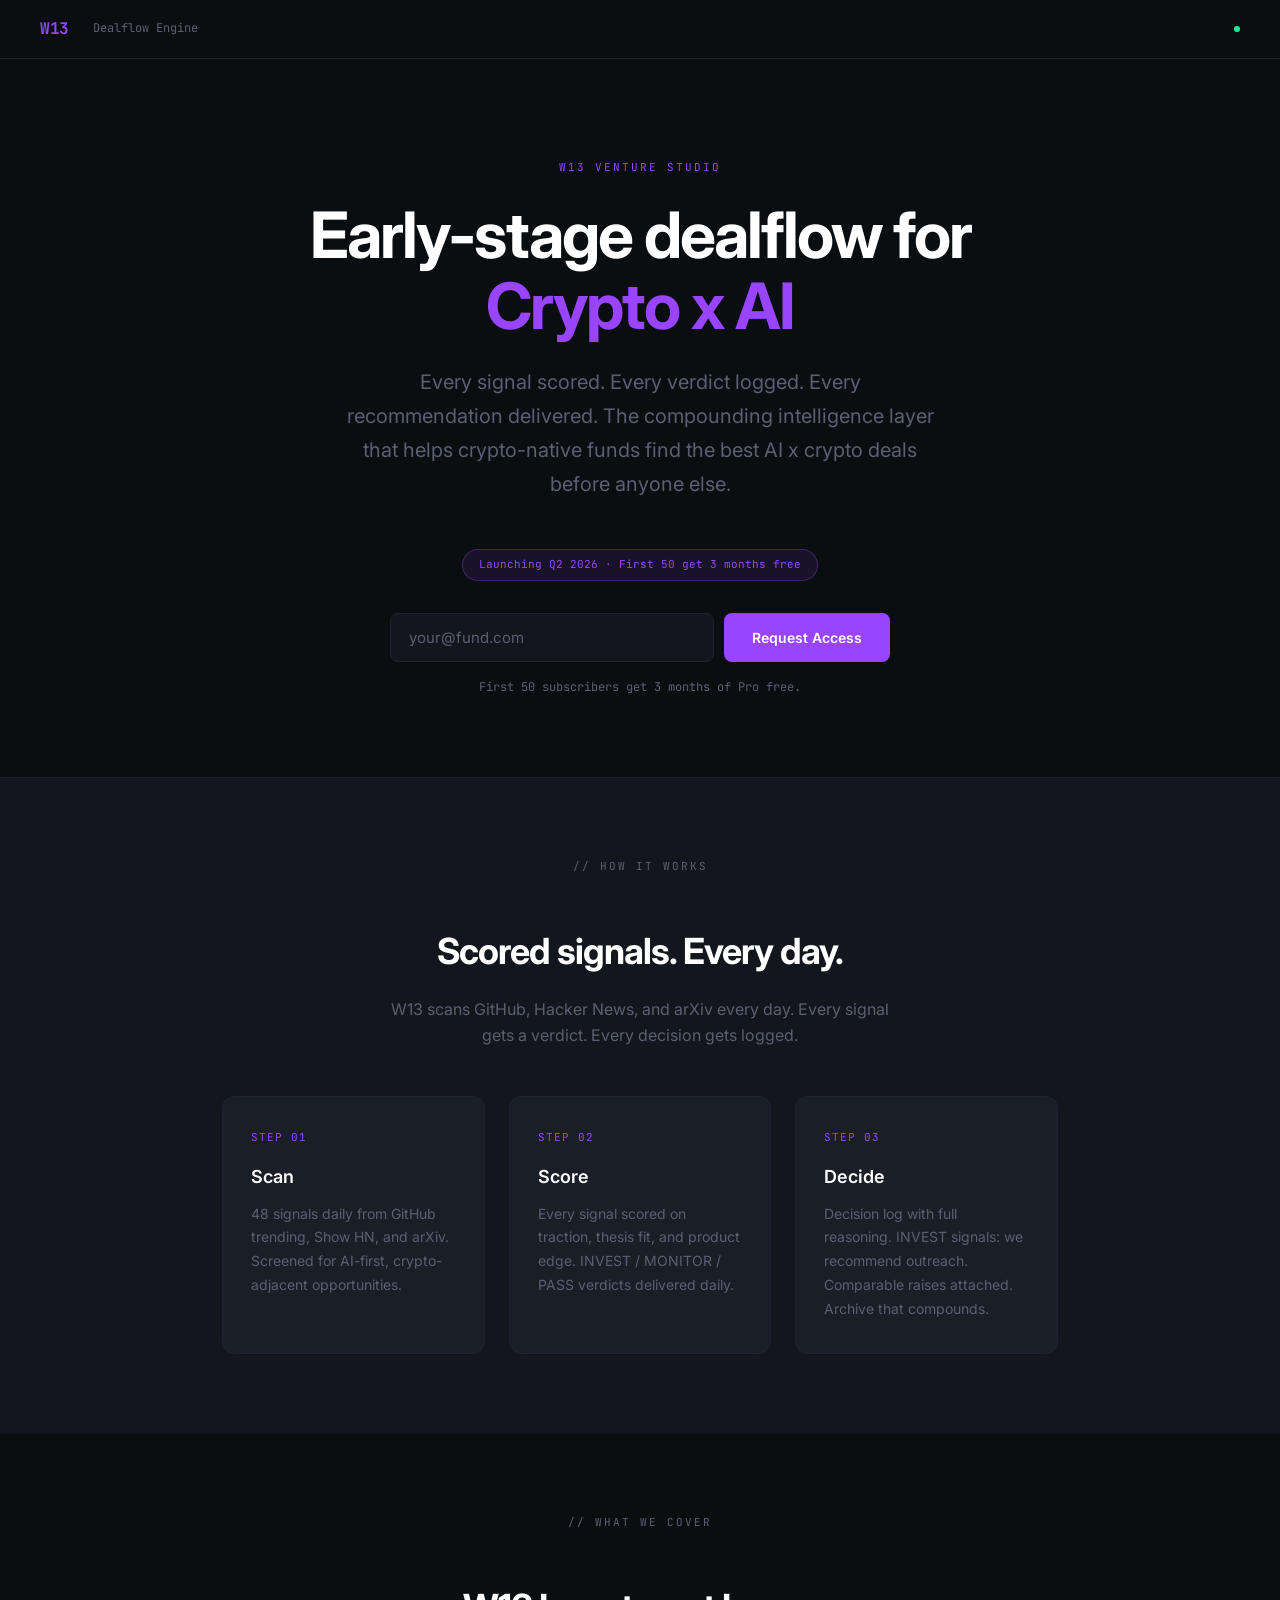
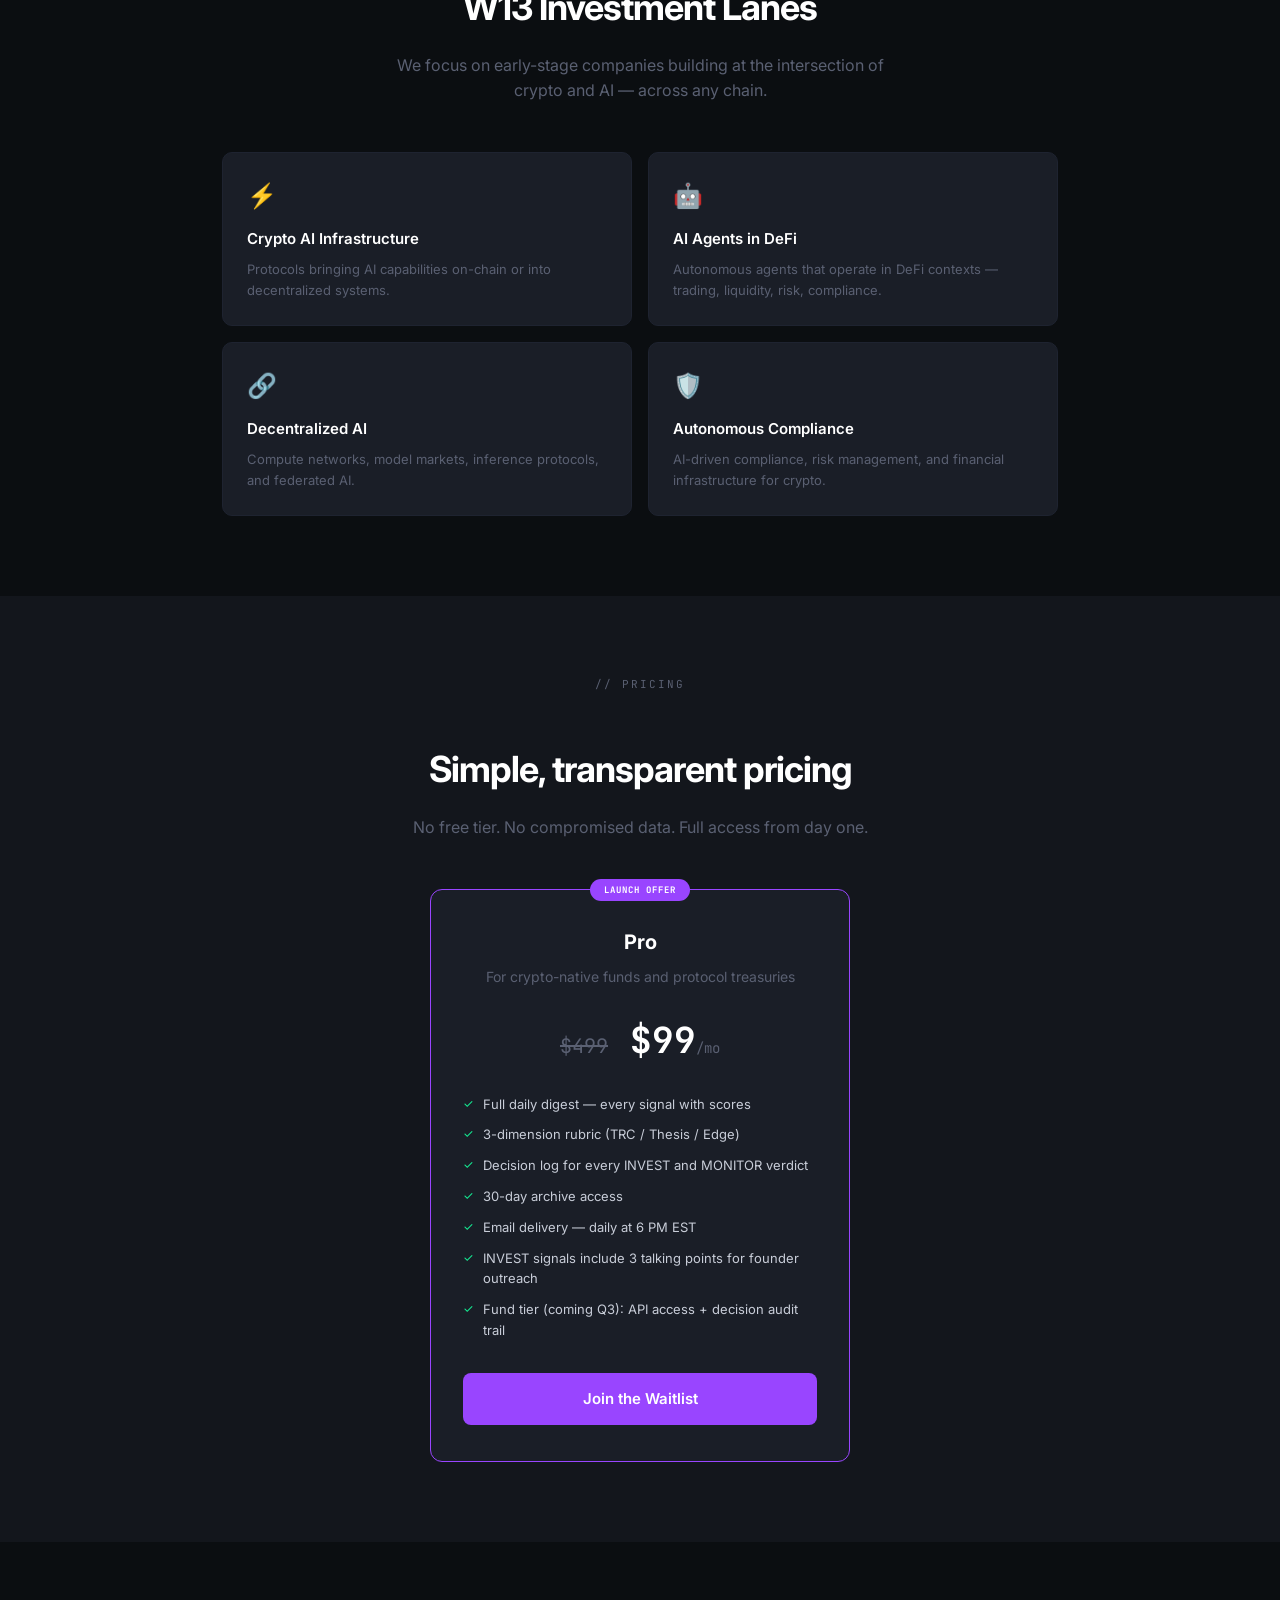
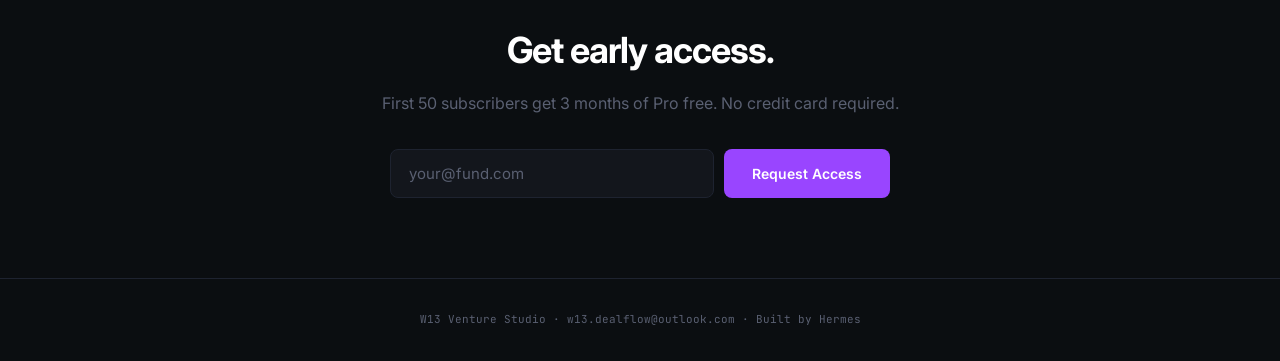
==== commit e81f2c40: "Landing page: waitlist-only, no free tier, no signal feed 2026-04-04" ====
--- a/index.html
+++ b/index.html
@@ -4,6 +4,7 @@
   <meta charset="UTF-8">
   <meta name="viewport" content="width=device-width, initial-scale=1.0">
   <title>W13 Dealflow — Early-Stage AI x Crypto Intelligence</title>
+  <meta name="description" content="Daily dealflow intelligence for crypto-native funds. Every signal scored. Every verdict logged. Every recommendation delivered.">
   <link rel="preconnect" href="https://fonts.googleapis.com">
   <link href="https://fonts.googleapis.com/css2?family=JetBrains+Mono:wght@400;600;700&family=Inter:wght@400;500;600;700&display=swap" rel="stylesheet">
   <style>
@@ -12,15 +13,12 @@
     :root {
       --bg:       #0B0E11;
       --surface:  #13161C;
+      --surface2: #1A1E27;
       --border:   #1E2330;
       --text:     #C8CDD8;
       --muted:    #5A6072;
       --accent:   #9945FF;
       --accent2:  #14F195;
-      --invest:   #14F195;
-      --monitor:  #F5A623;
-      --pass:     #5A6072;
-      --red:      #FF4D4D;
     }
 
     body {
@@ -31,10 +29,10 @@
       min-height: 100vh;
     }
 
-    /* ── Terminal header ─────────────────────────────────────────────── */
+    /* ── Header ─────────────────────────────────────────────────────── */
     .site-header {
       border-bottom: 1px solid var(--border);
-      padding: 12px 40px;
+      padding: 16px 40px;
       display: flex;
       align-items: center;
       gap: 24px;
@@ -50,24 +48,23 @@
     .site-header .tagline { color: var(--muted); }
     .site-header .live-dot {
       width: 6px; height: 6px;
-      background: var(--invest);
+      background: var(--accent2);
       border-radius: 50%;
       margin-left: auto;
       animation: pulse 2s infinite;
     }
-    .live-label { color: var(--muted); margin-left: 8px; }
     @keyframes pulse {
       0%, 100% { opacity: 1; }
       50% { opacity: 0.3; }
     }
 
-    /* ── Layout ─────────────────────────────────────────────────────── */
-    .container { max-width: 1100px; margin: 0 auto; padding: 0 24px; }
-
-    /* ── Hero ────────────────────────────────────────────────────────── */
+    /* ── Layout ────────────────────────────────────────────────────── */
+    .container { max-width: 900px; margin: 0 auto; padding: 0 32px; }
+
+    /* ── Hero ───────────────────────────────────────────────────────── */
     .hero {
-      padding: 80px 0 60px;
-      border-bottom: 1px solid var(--border);
+      padding: 100px 0 80px;
+      text-align: center;
     }
     .hero-eyebrow {
       font-family: 'JetBrains Mono', monospace;
@@ -75,31 +72,65 @@
       color: var(--accent);
       letter-spacing: 2px;
       text-transform: uppercase;
-      margin-bottom: 16px;
+      margin-bottom: 24px;
     }
     .hero h1 {
-      font-size: clamp(32px, 5vw, 56px);
+      font-size: clamp(36px, 6vw, 64px);
       font-weight: 700;
       line-height: 1.1;
-      letter-spacing: -1.5px;
-      color: #FFFFFF;
-      margin-bottom: 20px;
+      letter-spacing: -2px;
+      color: #fff;
+      margin-bottom: 24px;
     }
     .hero h1 span { color: var(--accent); }
     .hero-sub {
-      font-size: 18px;
-      color: var(--muted);
-      max-width: 560px;
-      margin-bottom: 36px;
-    }
-    .hero-actions { display: flex; gap: 12px; flex-wrap: wrap; }
-
+      font-size: 20px;
+      color: var(--muted);
+      max-width: 600px;
+      margin: 0 auto 48px;
+      line-height: 1.7;
+    }
+    .hero-badge {
+      display: inline-block;
+      background: rgba(153, 69, 255, 0.1);
+      border: 1px solid rgba(153, 69, 255, 0.3);
+      border-radius: 20px;
+      padding: 6px 16px;
+      font-family: 'JetBrains Mono', monospace;
+      font-size: 11px;
+      color: var(--accent);
+      margin-bottom: 32px;
+    }
+
+    /* ── Waitlist ──────────────────────────────────────────────────── */
+    .waitlist-wrap {
+      max-width: 500px;
+      margin: 0 auto;
+    }
+    .waitlist-form {
+      display: flex;
+      gap: 10px;
+    }
+    .waitlist-form input {
+      flex: 1;
+      background: var(--surface);
+      border: 1px solid var(--border);
+      border-radius: 8px;
+      padding: 14px 18px;
+      color: #fff;
+      font-family: 'Inter', sans-serif;
+      font-size: 15px;
+      outline: none;
+      transition: border-color 0.15s;
+    }
+    .waitlist-form input:focus { border-color: var(--accent); }
+    .waitlist-form input::placeholder { color: var(--muted); }
     .btn {
       display: inline-flex;
       align-items: center;
       gap: 8px;
-      padding: 12px 24px;
-      border-radius: 6px;
+      padding: 14px 28px;
+      border-radius: 8px;
       font-family: 'Inter', sans-serif;
       font-weight: 600;
       font-size: 14px;
@@ -107,265 +138,126 @@
       cursor: pointer;
       border: none;
       transition: all 0.15s;
+      white-space: nowrap;
     }
     .btn-primary { background: var(--accent); color: #fff; }
     .btn-primary:hover { background: #b56fff; transform: translateY(-1px); }
-    .btn-outline {
-      background: transparent;
-      color: var(--text);
-      border: 1px solid var(--border);
-    }
-    .btn-outline:hover { border-color: var(--accent); color: var(--accent); }
-
-    /* ── Section titles ──────────────────────────────────────────────── */
-    .section { padding: 60px 0; border-bottom: 1px solid var(--border); }
-    .section:last-child { border-bottom: none; }
+    .waitlist-success {
+      display: none;
+      color: var(--accent2);
+      font-family: 'JetBrains Mono', monospace;
+      font-size: 14px;
+      margin-top: 16px;
+      text-align: center;
+    }
+    .waitlist-count {
+      margin-top: 16px;
+      font-family: 'JetBrains Mono', monospace;
+      font-size: 12px;
+      color: var(--muted);
+      text-align: center;
+    }
+
+    /* ── Divider ───────────────────────────────────────────────────── */
+    .divider {
+      border: none;
+      border-top: 1px solid var(--border);
+      margin: 0;
+    }
+
+    /* ── How it works ──────────────────────────────────────────────── */
+    .section { padding: 80px 0; }
+    .section-dark { background: var(--surface); }
     .section-title {
       font-family: 'JetBrains Mono', monospace;
       font-size: 11px;
       letter-spacing: 2px;
       text-transform: uppercase;
       color: var(--muted);
-      margin-bottom: 32px;
-    }
-
-    /* ── Signal feed ─────────────────────────────────────────────────── */
-    .feed-meta {
-      display: flex;
-      align-items: center;
-      gap: 16px;
-      margin-bottom: 24px;
-    }
-    .feed-date {
-      font-family: 'JetBrains Mono', monospace;
-      font-size: 13px;
-      color: var(--text);
-    }
-    .feed-badge {
-      font-family: 'JetBrains Mono', monospace;
-      font-size: 11px;
-      padding: 4px 10px;
-      border-radius: 4px;
-      font-weight: 600;
-    }
-    .badge-invest  { background: rgba(20,241,149,0.12); color: var(--invest); }
-    .badge-monitor { background: rgba(245,166,35,0.12); color: var(--monitor); }
-
-    /* Signal card */
-    .signal-card {
-      background: var(--surface);
-      border: 1px solid var(--border);
-      border-radius: 8px;
-      padding: 20px 24px;
-      margin-bottom: 12px;
-      position: relative;
-      overflow: hidden;
-    }
-    .signal-card::before {
-      content: '';
-      position: absolute;
-      left: 0; top: 0; bottom: 0;
-      width: 3px;
-      background: var(--border);
-    }
-    .signal-card.invest::before  { background: var(--invest); }
-    .signal-card.monitor::before { background: var(--monitor); }
-
-    .signal-header {
-      display: flex;
-      align-items: flex-start;
-      justify-content: space-between;
-      gap: 16px;
-      margin-bottom: 8px;
-    }
-    .signal-name {
-      font-family: 'JetBrains Mono', monospace;
-      font-size: 15px;
-      font-weight: 700;
-      color: #FFFFFF;
-    }
-    .signal-source {
-      font-size: 11px;
-      color: var(--muted);
-      margin-top: 2px;
-    }
-    .signal-source a { color: var(--muted); text-decoration: none; }
-    .signal-source a:hover { color: var(--accent); }
-
-    .signal-desc {
-      font-size: 14px;
-      color: var(--text);
-      margin-bottom: 12px;
-    }
-
-    /* Score grid — 3 dimensions */
-    .score-grid {
-      display: grid;
-      grid-template-columns: repeat(4, 1fr);
-      gap: 8px;
-      margin-top: 12px;
-    }
-    .score-cell {
-      text-align: center;
-      padding: 8px 4px;
-      background: rgba(255,255,255,0.03);
-      border-radius: 4px;
-    }
-    .score-label {
-      font-family: 'JetBrains Mono', monospace;
-      font-size: 9px;
-      color: var(--muted);
-      letter-spacing: 1px;
-      text-transform: uppercase;
-      display: block;
-      margin-bottom: 4px;
-    }
-    .score-value {
-      font-family: 'JetBrains Mono', monospace;
+      margin-bottom: 48px;
+      text-align: center;
+    }
+    .section h2 {
+      font-size: clamp(24px, 4vw, 36px);
+      font-weight: 700;
+      color: #fff;
+      text-align: center;
+      margin-bottom: 16px;
+      letter-spacing: -1px;
+    }
+    .section-sub {
       font-size: 16px;
-      font-weight: 700;
-      color: #FFFFFF;
-      display: block;
-    }
-    .score-value.avg { color: var(--accent); font-size: 20px; }
-
-    /* ── TIERED ACCESS ───────────────────────────────────────────────── */
-    .tier-gate {
-      position: relative;
-      margin-top: 12px;
-    }
-    .tier-gate::after {
-      content: '';
-      position: absolute;
-      inset: 0;
-      background: linear-gradient(to bottom, transparent 0%, var(--surface) 60%);
-      pointer-events: none;
-      border-radius: 0 0 8px 8px;
-    }
-    .tier-blur .score-grid { filter: blur(5px); opacity: 0.4; }
-
-    .tier-unlock {
-      position: absolute;
-      bottom: 0; left: 0; right: 0;
-      z-index: 10;
-      text-align: center;
-      padding: 40px 24px 20px;
-      display: flex;
-      flex-direction: column;
-      align-items: center;
-      gap: 12px;
-    }
-    .tier-unlock p {
-      font-size: 13px;
-      color: var(--muted);
-    }
-    .tier-unlock .btn { font-size: 13px; padding: 10px 20px; }
-
-    /* ── Stats bar ────────────────────────────────────────────────────── */
-    .stats-bar {
-      display: flex;
-      gap: 32px;
-      margin-top: 32px;
-      padding: 20px 24px;
-      background: var(--surface);
-      border: 1px solid var(--border);
-      border-radius: 8px;
-    }
-    .stat {
-      display: flex;
-      flex-direction: column;
-      gap: 2px;
-    }
-    .stat-num {
-      font-family: 'JetBrains Mono', monospace;
-      font-size: 24px;
-      font-weight: 700;
-      color: #fff;
-    }
-    .stat-num.invest { color: var(--invest); }
-    .stat-num.monitor { color: var(--monitor); }
-    .stat-label {
-      font-size: 11px;
-      color: var(--muted);
-      text-transform: uppercase;
-      letter-spacing: 1px;
-    }
-
-    /* ── HOW IT WORKS ────────────────────────────────────────────────── */
+      color: var(--muted);
+      text-align: center;
+      max-width: 520px;
+      margin: 0 auto 48px;
+    }
     .how-grid {
       display: grid;
       grid-template-columns: repeat(3, 1fr);
       gap: 24px;
     }
     .how-step {
-      background: var(--surface);
+      background: var(--surface2);
       border: 1px solid var(--border);
-      border-radius: 8px;
-      padding: 24px;
+      border-radius: 12px;
+      padding: 32px 28px;
     }
     .how-step-num {
       font-family: 'JetBrains Mono', monospace;
       font-size: 11px;
       color: var(--accent);
-      margin-bottom: 12px;
+      letter-spacing: 1px;
+      margin-bottom: 16px;
     }
     .how-step h3 {
-      font-size: 16px;
+      font-size: 18px;
       font-weight: 600;
       color: #fff;
-      margin-bottom: 8px;
-    }
-    .how-step p { font-size: 14px; color: var(--muted); }
-
-    /* ── RUBRIC ──────────────────────────────────────────────────────── */
-    .rubric-table {
-      width: 100%;
-      border-collapse: collapse;
-      font-size: 14px;
-    }
-    .rubric-table th {
-      font-family: 'JetBrains Mono', monospace;
-      font-size: 10px;
-      letter-spacing: 1px;
-      text-transform: uppercase;
-      color: var(--muted);
-      text-align: left;
-      padding: 8px 12px;
-      border-bottom: 1px solid var(--border);
-    }
-    .rubric-table td {
-      padding: 12px;
-      border-bottom: 1px solid var(--border);
-      vertical-align: top;
-    }
-    .rubric-table tr:last-child td { border-bottom: none; }
-    .rubric-table .dim { font-weight: 600; color: #fff; }
-    .rubric-table .dim-score {
-      font-family: 'JetBrains Mono', monospace;
-      color: var(--accent);
-      font-weight: 700;
-    }
-
-    /* ── PRICING ─────────────────────────────────────────────────────── */
-    .pricing-grid {
+      margin-bottom: 10px;
+    }
+    .how-step p { font-size: 14px; color: var(--muted); line-height: 1.7; }
+
+    /* ── Lanes ─────────────────────────────────────────────────────── */
+    .lanes-grid {
       display: grid;
-      grid-template-columns: repeat(3, 1fr);
-      gap: 20px;
-    }
-    .pricing-card {
-      background: var(--surface);
+      grid-template-columns: repeat(2, 1fr);
+      gap: 16px;
+    }
+    .lane-card {
+      background: var(--surface2);
       border: 1px solid var(--border);
       border-radius: 10px;
-      padding: 28px 24px;
+      padding: 24px;
+    }
+    .lane-card .lane-icon {
+      font-size: 24px;
+      margin-bottom: 12px;
+    }
+    .lane-card h3 {
+      font-size: 15px;
+      font-weight: 600;
+      color: #fff;
+      margin-bottom: 8px;
+    }
+    .lane-card p { font-size: 13px; color: var(--muted); }
+
+    /* ── Pricing ─────────────────────────────────────────────────────── */
+    .pricing-card {
+      background: var(--surface2);
+      border: 1px solid var(--border);
+      border-radius: 12px;
+      padding: 36px 32px;
+      text-align: center;
     }
     .pricing-card.featured {
       border-color: var(--accent);
       position: relative;
     }
     .pricing-card.featured::before {
-      content: 'MOST POPULAR';
+      content: 'LAUNCH OFFER';
       position: absolute;
-      top: -10px; left: 50%;
+      top: -11px; left: 50%;
       transform: translateX(-50%);
       background: var(--accent);
       color: #fff;
@@ -373,27 +265,33 @@
       font-size: 9px;
       font-weight: 700;
       letter-spacing: 1px;
-      padding: 3px 12px;
+      padding: 4px 14px;
       border-radius: 20px;
     }
     .pricing-name {
       font-weight: 700;
-      font-size: 18px;
+      font-size: 20px;
+      color: #fff;
+      margin-bottom: 8px;
+    }
+    .pricing-desc { font-size: 14px; color: var(--muted); margin-bottom: 24px; }
+    .pricing-price {
+      font-family: 'JetBrains Mono', monospace;
+      font-size: 36px;
+      font-weight: 700;
       color: #fff;
       margin-bottom: 4px;
     }
-    .pricing-desc { font-size: 13px; color: var(--muted); margin-bottom: 20px; }
-    .pricing-price {
-      font-family: 'JetBrains Mono', monospace;
-      font-size: 28px;
-      font-weight: 700;
-      color: #fff;
-      margin-bottom: 4px;
-    }
     .pricing-price span { font-size: 14px; color: var(--muted); font-weight: 400; }
+    .pricing-price .strike {
+      text-decoration: line-through;
+      color: var(--muted);
+      font-size: 20px;
+    }
     .pricing-features {
       list-style: none;
-      margin: 20px 0;
+      margin: 24px 0 32px;
+      text-align: left;
       display: flex;
       flex-direction: column;
       gap: 10px;
@@ -411,58 +309,34 @@
       color: var(--accent2);
       font-size: 12px;
     }
-    .pricing-features li.locked {
+    .pricing-features li.muted {
       color: var(--muted);
       text-decoration: line-through;
     }
-    .pricing-features li.locked::before { content: '✗'; color: var(--muted); }
-
-    /* ── WAITLIST ────────────────────────────────────────────────────── */
+    .pricing-features li.muted::before { content: '—'; color: var(--muted); }
+
+    /* ── Waitlist section ──────────────────────────────────────────── */
     .waitlist-section {
-      background: var(--surface);
-      border: 1px solid var(--border);
-      border-radius: 10px;
-      padding: 48px;
       text-align: center;
     }
     .waitlist-section h2 {
-      font-size: 28px;
+      font-size: clamp(24px, 4vw, 36px);
       font-weight: 700;
       color: #fff;
       margin-bottom: 12px;
     }
-    .waitlist-section p { font-size: 16px; color: var(--muted); margin-bottom: 28px; }
-    .waitlist-form {
-      display: flex;
-      gap: 10px;
-      max-width: 440px;
-      margin: 0 auto;
-    }
-    .waitlist-form input {
-      flex: 1;
-      background: var(--bg);
-      border: 1px solid var(--border);
-      border-radius: 6px;
-      padding: 12px 16px;
-      color: #fff;
-      font-family: 'Inter', sans-serif;
-      font-size: 14px;
-      outline: none;
-    }
-    .waitlist-form input:focus { border-color: var(--accent); }
-    .waitlist-form input::placeholder { color: var(--muted); }
-    .waitlist-form .btn { white-space: nowrap; }
-    .waitlist-success {
-      display: none;
-      color: var(--accent2);
-      font-family: 'JetBrains Mono', monospace;
-      font-size: 14px;
-      margin-top: 12px;
-    }
-
-    /* ── FOOTER ──────────────────────────────────────────────────────── */
+    .waitlist-section p {
+      font-size: 16px;
+      color: var(--muted);
+      margin-bottom: 32px;
+    }
+    .waitlist-section .waitlist-form {
+      justify-content: center;
+    }
+
+    /* ── Footer ─────────────────────────────────────────────────────── */
     footer {
-      padding: 24px;
+      padding: 32px;
       text-align: center;
       font-family: 'JetBrains Mono', monospace;
       font-size: 11px;
@@ -470,416 +344,172 @@
       border-top: 1px solid var(--border);
     }
 
-    /* ── RESPONSIVE ─────────────────────────────────────────────────── */
+    /* ── Responsive ─────────────────────────────────────────────────── */
     @media (max-width: 768px) {
-      .site-header { padding: 12px 16px; }
-      .section { padding: 40px 0; }
-      .how-grid, .pricing-grid { grid-template-columns: 1fr; }
-      .score-grid { grid-template-columns: repeat(2, 1fr); }
+      .site-header { padding: 14px 20px; }
+      .hero { padding: 70px 0 60px; }
+      .section { padding: 60px 0; }
+      .how-grid, .lanes-grid { grid-template-columns: 1fr; }
       .waitlist-form { flex-direction: column; }
-      .hero { padding: 50px 0 40px; }
-      .stats-bar { flex-wrap: wrap; gap: 16px; }
     }
   </style>
 </head>
 <body>
 
-<!-- ── HEADER ─────────────────────────────────────────────────────────── -->
+<!-- ── HEADER ─────────────────────────────────────────────────────── -->
 <header class="site-header">
   <div class="logo">W13</div>
   <div class="tagline">Dealflow Engine</div>
   <div class="live-dot"></div>
-  <span class="live-label">LIVE</span>
 </header>
 
-<!-- ── HERO ─────────────────────────────────────────────────────────── -->
+<!-- ── HERO ─────────────────────────────────────────────────────── -->
 <section class="hero">
   <div class="container">
     <div class="hero-eyebrow">W13 Venture Studio</div>
-    <h1>Daily intelligence on<br><span>Crypto, Decentralized AI & AI</span></h1>
-    <p class="hero-sub">Every signal scored. Every verdict logged. Every day. The compounding dealflow database that helps W13 get into the best early-stage deals — before anyone else.</p>
-    <div class="hero-actions">
-      <a href="#waitlist" class="btn btn-primary">Join the Waitlist →</a>
-      <a href="#how-it-works" class="btn btn-outline">How it works</a>
+    <h1>Early-stage dealflow for<br><span>Crypto x AI</span></h1>
+    <p class="hero-sub">Every signal scored. Every verdict logged. Every recommendation delivered. The compounding intelligence layer that helps crypto-native funds find the best AI x crypto deals before anyone else.</p>
+    <div class="hero-badge">Launching Q2 2026 · First 50 get 3 months free</div>
+
+    <div class="waitlist-wrap">
+      <form class="waitlist-form" id="waitlist-form" onsubmit="submitWaitlist(event)">
+        <input type="email" id="email-input" placeholder="your@fund.com" required>
+        <button type="submit" class="btn btn-primary">Request Access</button>
+      </form>
+      <div class="waitlist-success" id="waitlist-success">
+        ✓ You're on the list. We'll be in touch.
+      </div>
+      <div class="waitlist-count" id="waitlist-count">
+        First 50 subscribers get 3 months of Pro free.
+      </div>
     </div>
   </div>
 </section>
 
-<!-- ── TODAY'S SIGNALS ──────────────────────────────────────────────── -->
-<section class="section">
+<hr class="divider">
+
+<!-- ── HOW IT WORKS ──────────────────────────────────────────────── -->
+<section class="section section-dark">
   <div class="container">
-    <div class="section-title">// Today's Dealflow — <span id="feed-date">Loading...</span></div>
-
-    <div class="feed-meta">
-      <span class="feed-badge badge-invest" id="feed-badge-invest">INVEST 0</span>
-      <span class="feed-badge badge-monitor" id="feed-badge-monitor">MONITOR 0</span>
-      <span id="feed-count" style="font-family: 'JetBrains Mono', monospace; font-size: 12px; color: var(--muted);">0 signals scored</span>
-    </div>
-
-    <div id="signals-container">
-      <p style="color:var(--muted); font-family: JetBrains Mono, monospace; font-size: 13px; padding: 40px 0; text-align: center;">
-        Loading signals...
-      </p>
-    </div>
-
-    <!-- Stats bar -->
-    <div class="stats-bar" id="stats-bar" style="display:none;">
-      <div class="stat">
-        <span class="stat-num invest" id="stat-invest">0</span>
-        <span class="stat-label">Invest</span>
-      </div>
-      <div class="stat">
-        <span class="stat-num monitor" id="stat-monitor">0</span>
-        <span class="stat-label">Monitor</span>
-      </div>
-      <div class="stat">
-        <span class="stat-num" id="stat-pass">0</span>
-        <span class="stat-label">Pass</span>
-      </div>
-      <div class="stat">
-        <span class="stat-num" id="stat-total">0</span>
-        <span class="stat-label">Total Scored</span>
-      </div>
-    </div>
-
-    <div id="pro-cta" style="display:none; position: relative; margin-top: 16px;">
-      <div style="background: var(--surface); border: 1px solid var(--border); border-radius: 8px; padding: 20px 24px;">
-        <div style="display: flex; align-items: center; justify-content: space-between; flex-wrap: wrap; gap: 12px;">
-          <div>
-            <div style="font-weight: 700; color: #fff; font-size: 16px;">See all scores + full reasoning</div>
-            <div style="font-size: 13px; color: var(--muted);">Plus access to the complete archive and every decision log</div>
-          </div>
-          <a href="#waitlist" class="btn btn-primary" style="font-size: 13px; padding: 10px 20px;">Unlock Pro — $99/mo</a>
-        </div>
+    <div class="section-title">// How It Works</div>
+    <h2>Scored signals. Every day.</h2>
+    <p class="section-sub">W13 scans GitHub, Hacker News, and arXiv every day. Every signal gets a verdict. Every decision gets logged.</p>
+
+    <div class="how-grid">
+      <div class="how-step">
+        <div class="how-step-num">STEP 01</div>
+        <h3>Scan</h3>
+        <p>48 signals daily from GitHub trending, Show HN, and arXiv. Screened for AI-first, crypto-adjacent opportunities.</p>
+      </div>
+      <div class="how-step">
+        <div class="how-step-num">STEP 02</div>
+        <h3>Score</h3>
+        <p>Every signal scored on traction, thesis fit, and product edge. INVEST / MONITOR / PASS verdicts delivered daily.</p>
+      </div>
+      <div class="how-step">
+        <div class="how-step-num">STEP 03</div>
+        <h3>Decide</h3>
+        <p>Decision log with full reasoning. INVEST signals: we recommend outreach. Comparable raises attached. Archive that compounds.</p>
       </div>
     </div>
   </div>
 </section>
 
-<!-- ── HOW IT WORKS ─────────────────────────────────────────────────── -->
-<section class="section" id="how-it-works">
+<!-- ── INVESTMENT LANES ─────────────────────────────────────────── -->
+<section class="section">
   <div class="container">
-    <div class="section-title">// How It Works</div>
-    <div class="how-grid">
-      <div class="how-step">
-        <div class="how-step-num">STEP 01 — SCAN</div>
-        <h3>48 signals daily</h3>
-        <p>GitHub trending repos. Hacker News Show. arXiv submissions. Screened for Crypto, Decentralized AI, and AI.</p>
-      </div>
-      <div class="how-step">
-        <div class="how-step-num">STEP 02 — SCORE</div>
-        <h3>3-dimension rubric</h3>
-        <p>Every signal scored on traction, thesis fit (DeFi, agents, crypto, AI infra), and product edge.</p>
-      </div>
-      <div class="how-step">
-        <div class="how-step-num">STEP 03 — DECIDE</div>
-        <h3>INVEST / MONITOR / PASS</h3>
-        <p>Every verdict logged with reasoning. INVEST signals: we reach out. MONITOR: track for 30 days. Archive that compounds.</p>
+    <div class="section-title">// What We Cover</div>
+    <h2>W13 Investment Lanes</h2>
+    <p class="section-sub">We focus on early-stage companies building at the intersection of crypto and AI — across any chain.</p>
+
+    <div class="lanes-grid">
+      <div class="lane-card">
+        <div class="lane-icon">⚡</div>
+        <h3>Crypto AI Infrastructure</h3>
+        <p>Protocols bringing AI capabilities on-chain or into decentralized systems.</p>
+      </div>
+      <div class="lane-card">
+        <div class="lane-icon">🤖</div>
+        <h3>AI Agents in DeFi</h3>
+        <p>Autonomous agents that operate in DeFi contexts — trading, liquidity, risk, compliance.</p>
+      </div>
+      <div class="lane-card">
+        <div class="lane-icon">🔗</div>
+        <h3>Decentralized AI</h3>
+        <p>Compute networks, model markets, inference protocols, and federated AI.</p>
+      </div>
+      <div class="lane-card">
+        <div class="lane-icon">🛡️</div>
+        <h3>Autonomous Compliance</h3>
+        <p>AI-driven compliance, risk management, and financial infrastructure for crypto.</p>
       </div>
     </div>
   </div>
 </section>
 
-<!-- ── RUBRIC ────────────────────────────────────────────────────────── -->
-<section class="section">
-  <div class="container">
-    <div class="section-title">// Scoring Rubric</div>
-    <table class="rubric-table">
-      <thead>
-        <tr>
-          <th>Dimension</th>
-          <th>What It Measures</th>
-          <th>Score</th>
-        </tr>
-      </thead>
-      <tbody>
-        <tr>
-          <td class="dim">Traction</td>
-          <td style="color: var(--muted);">Stars, HN votes, revenue signals, active community</td>
-          <td class="dim-score">0–10</td>
-        </tr>
-        <tr>
-          <td class="dim">Thesis Fit</td>
-          <td style="color: var(--muted);">Fits W13 lanes: DeFi, AI Agents, Crypto, Decentralized Compute, Bitcoin, Compliance</td>
-          <td class="dim-score">0–10</td>
-        </tr>
-        <tr>
-          <td class="dim">Product + Edge</td>
-          <td style="color: var(--muted);">Real product vs. research toy + differentiation signals</td>
-          <td class="dim-score">0–10</td>
-        </tr>
-      </tbody>
-    </table>
-    <p style="margin-top: 16px; font-family: 'JetBrains Mono', monospace; font-size: 12px; color: var(--muted);">
-      Average ≥ 5.5 = <span style="color: var(--invest);">INVEST</span> &nbsp;|&nbsp;
-      4.5–5.4 = <span style="color: var(--monitor);">MONITOR</span> &nbsp;|&nbsp;
-      &lt; 4.5 = <span style="color: var(--muted);">PASS</span>
-    </p>
-  </div>
-</section>
-
-<!-- ── PRICING ───────────────────────────────────────────────────────── -->
-<section class="section" id="pricing">
+<!-- ── PRICING ──────────────────────────────────────────────────── -->
+<section class="section section-dark">
   <div class="container">
     <div class="section-title">// Pricing</div>
-    <div class="pricing-grid">
-
-      <!-- Free -->
-      <div class="pricing-card">
-        <div class="pricing-name">Observer</div>
-        <div class="pricing-desc">Follow the feed. Watch what we find.</div>
-        <div class="pricing-price">$0 <span>/ forever</span></div>
-        <ul class="pricing-features">
-          <li>Daily top INVEST signal — full scores visible</li>
-          <li>Top MONITOR signal visible</li>
-          <li>Verdict badges (INVEST / MONITOR / PASS)</li>
-          <li class="locked">Full daily digest (all signals)</li>
-          <li class="locked">Decision log + reasoning</li>
-          <li class="locked">Archive access</li>
-          <li class="locked">API access</li>
-        </ul>
-        <a href="#waitlist" class="btn btn-outline" style="width: 100%; justify-content: center;">Join Waitlist</a>
-      </div>
-
-      <!-- Pro -->
-      <div class="pricing-card featured">
-        <div class="pricing-name">Pro</div>
-        <div class="pricing-desc">For operators, builders, and solo funds.</div>
-        <div class="pricing-price">$99 <span>/ month</span></div>
-        <ul class="pricing-features">
-          <li>Full daily digest (all signals + scores)</li>
-          <li>3-dimension rubric scores + reasoning</li>
-          <li>30-day archive access</li>
-          <li>Decision log for every verdict</li>
-          <li>Email delivery — daily at 6 PM EST</li>
-          <li class="locked">Real-time keyword alerts</li>
-          <li class="locked">API access</li>
-        </ul>
-        <a href="#waitlist" class="btn btn-primary" style="width: 100%; justify-content: center;">Start Free Trial →</a>
-      </div>
-
-      <!-- Fund -->
-      <div class="pricing-card">
-        <div class="pricing-name">Fund</div>
-        <div class="pricing-desc">For crypto-native funds and protocol treasuries.</div>
-        <div class="pricing-price">$499 <span>/ month</span></div>
-        <ul class="pricing-features">
-          <li>Everything in Pro</li>
-          <li>Unlimited archive access</li>
-          <li>Real-time keyword alerts (personalized)</li>
-          <li>API access — programmatic signals feed</li>
-          <li>Custom rubric weights</li>
-          <li>Dedicated co-founder sourcing (INVEST signals)</li>
-          <li>Quarterly thesis review call</li>
-        </ul>
-        <a href="#waitlist" class="btn btn-outline" style="width: 100%; justify-content: center;">Contact Us</a>
-      </div>
-
+    <h2>Simple, transparent pricing</h2>
+    <p class="section-sub">No free tier. No compromised data. Full access from day one.</p>
+
+    <div class="pricing-card featured" style="max-width: 420px; margin: 0 auto;">
+      <div class="pricing-name">Pro</div>
+      <div class="pricing-desc">For crypto-native funds and protocol treasuries</div>
+      <div class="pricing-price">
+        <span class="strike">$499</span> $99<span>/mo</span>
+      </div>
+      <ul class="pricing-features">
+        <li>Full daily digest — every signal with scores</li>
+        <li>3-dimension rubric (TRC / Thesis / Edge)</li>
+        <li>Decision log for every INVEST and MONITOR verdict</li>
+        <li>30-day archive access</li>
+        <li>Email delivery — daily at 6 PM EST</li>
+        <li>INVEST signals include 3 talking points for founder outreach</li>
+        <li>Fund tier (coming Q3): API access + decision audit trail</li>
+      </ul>
+      <a href="#waitlist" class="btn btn-primary" style="width: 100%; justify-content: center; font-size: 15px; padding: 14px;">
+        Join the Waitlist
+      </a>
     </div>
   </div>
 </section>
 
-<!-- ── WAITLIST ─────────────────────────────────────────────────────── -->
+<!-- ── WAITLIST ──────────────────────────────────────────────────── -->
 <section class="section" id="waitlist">
-  <div class="container">
-    <div class="waitlist-section">
-      <h2>Get the daily digest first.</h2>
-      <p>Join the waitlist. First 50 subscribers get 3 months of Pro free.</p>
-      <form class="waitlist-form" id="waitlist-form" onsubmit="submitWaitlist(event)">
-        <input type="email" id="email-input" placeholder="your@email.com" required>
-        <button type="submit" class="btn btn-primary">Join Waitlist</button>
+  <div class="container waitlist-section">
+    <h2>Get early access.</h2>
+    <p>First 50 subscribers get 3 months of Pro free. No credit card required.</p>
+
+    <div class="waitlist-wrap">
+      <form class="waitlist-form" id="waitlist-form-2" onsubmit="submitWaitlist(event)">
+        <input type="email" id="email-input-2" placeholder="your@fund.com" required>
+        <button type="submit" class="btn btn-primary">Request Access</button>
       </form>
-      <div class="waitlist-success" id="waitlist-success">
+      <div class="waitlist-success" id="waitlist-success-2">
         ✓ You're on the list. We'll be in touch.
       </div>
     </div>
   </div>
 </section>
 
-<!-- ── FOOTER ────────────────────────────────────────────────────────── -->
+<!-- ── FOOTER ───────────────────────────────────────────────────── -->
 <footer>
   W13 Venture Studio · w13.dealflow@outlook.com · Built by Hermes
 </footer>
 
-<!-- ── JAVASCRIPT ───────────────────────────────────────────────────── -->
+<!-- ── JAVASCRIPT ─────────────────────────────────────────────── -->
 <script>
-  // ── Load dealflow data ────────────────────────────────────────────
-  async function loadData() {
-    try {
-      // Try multiple paths for resilience
-      let res = await fetch('data/today.json');
-      if (!res.ok) throw new Error('Not found');
-      const data = await res.json();
-      return data;
-    } catch (e) {
-      // Try root path
-      try {
-        const res = await fetch('/data/today.json');
-        if (!res.ok) throw new Error('Not found');
-        return await res.json();
-      } catch (e2) {
-        console.warn('[W13] Could not load today.json:', e2.message);
-        return null;
-      }
-    }
-  }
-
-  // ── Format date ────────────────────────────────────────────────────
-  function fmtDate(iso) {
-    if (!iso) return '—';
-    const d = new Date(iso + 'T12:00:00');
-    return d.toLocaleDateString('en-US', { month: 'short', day: 'numeric', year: 'numeric' });
-  }
-
-  // ── Score bar (single value) ───────────────────────────────────────
-  function scoreCell(label, val) {
-    const pct = (val / 10 * 100).toFixed(0);
-    const color = val >= 7 ? 'var(--invest)' : val >= 5 ? 'var(--monitor)' : 'var(--muted)';
-    return `<div class="score-cell">
-      <span class="score-label">${label}</span>
-      <span class="score-value">${val.toFixed(1)}</span>
-      <div style="height:3px; background:${color}; width:${pct}%; border-radius:2px; margin-top:4px;"></div>
-    </div>`;
-  }
-
-  // ── Determine verdict from data ─────────────────────────────────────
-  function getVerdict(signal) {
-    if (signal.verdict) return signal.verdict;
-    const a = signal.avg;
-    if (a >= 5.5) return 'INVEST';
-    if (a >= 4.5) return 'MONITOR';
-    return 'PASS';
-  }
-
-  // ── Render one card ─────────────────────────────────────────────────
-  function renderCard(signal, showScores) {
-    const verdict = getVerdict(signal);
-    const type = verdict === 'INVEST' ? 'invest' : verdict === 'MONITOR' ? 'monitor' : 'pass';
-    const badgeClass = verdict === 'INVEST' ? 'badge-invest' : verdict === 'MONITOR' ? 'badge-monitor' : 'badge-pass';
-    const cardClass = verdict === 'INVEST' ? 'invest' : verdict === 'MONITOR' ? 'monitor' : 'pass';
-
-    const scores = signal.scores || {};
-    // Support both old 6-dim and new 3-dim keys
-    const trc  = scores.trc  ?? scores.mkt ?? scores.agt ?? 0;
-    const ths  = scores.ths  ?? scores.rev ?? scores.tkn ?? 0;
-    const edge = scores.edge ?? scores.wht ?? scores.edg ?? 0;
-    const avg  = signal.avg ?? 0;
-
-    const scoreGrid = `
-      <div class="score-grid">
-        ${scoreCell('TRC', trc)}
-        ${scoreCell('THESIS', ths)}
-        ${scoreCell('EDGE', edge)}
-        <div class="score-cell">
-          <span class="score-label">AVG</span>
-          <span class="score-value avg">${avg.toFixed(2)}</span>
-        </div>
-      </div>`;
-
-    const sourceLine = signal.url
-      ? `<div class="signal-source"><a href="${signal.url}" target="_blank">${signal.url}</a></div>`
-      : `<div class="signal-source">${signal.source || ''}</div>`;
-
-    if (!showScores) {
-      // Free tier — blur scores, show gate
-      return `
-        <div class="signal-card ${cardClass}">
-          <div class="signal-header">
-            <div>
-              <div class="signal-name">${signal.name || signal.url?.split('/').pop() || '—'}</div>
-              ${sourceLine}
-            </div>
-            <span class="feed-badge ${badgeClass}">${verdict}</span>
-          </div>
-          <div class="signal-desc">${signal.desc || ''}</div>
-          <div class="tier-gate tier-blur">
-            ${scoreGrid}
-            <div class="tier-unlock">
-              <p>Full rubric scores — Pro subscribers only</p>
-              <a href="#pricing" class="btn btn-primary">Unlock Pro — $99/mo</a>
-            </div>
-          </div>
-        </div>`;
-    } else {
-      // Pro tier — full scores visible
-      return `
-        <div class="signal-card ${cardClass}">
-          <div class="signal-header">
-            <div>
-              <div class="signal-name">${signal.name || signal.url?.split('/').pop() || '—'}</div>
-              ${sourceLine}
-            </div>
-            <span class="feed-badge ${badgeClass}">${verdict}</span>
-          </div>
-          <div class="signal-desc">${signal.desc || ''}</div>
-          ${scoreGrid}
-        </div>`;
-    }
-  }
-
-  // ── Render all signals ───────────────────────────────────────────────
-  function renderSignals(data) {
-    const container = document.getElementById('signals-container');
-
-    if (!data || !data.signals || data.signals.length === 0) {
-      container.innerHTML = `<p style="color:var(--muted); font-family: JetBrains Mono, monospace; font-size:13px; text-align:center; padding:40px 0;">
-        No signals yet. Next scan runs at 6 PM EST today.
-      </p>`;
-      return;
-    }
-
-    // Update date
-    document.getElementById('feed-date').textContent = fmtDate(data.date);
-
-    // Categorize signals
-    const signals = data.signals.map(s => ({ ...s, _verdict: getVerdict(s) }));
-    const invests  = signals.filter(s => s._verdict === 'INVEST');
-    const monitors = signals.filter(s => s._verdict === 'MONITOR');
-    const passed   = signals.filter(s => s._verdict === 'PASS');
-
-    // Update badge counts
-    document.getElementById('feed-badge-invest').textContent  = `INVEST ${invests.length}`;
-    document.getElementById('feed-badge-monitor').textContent = `MONITOR ${monitors.length}`;
-    document.getElementById('feed-count').textContent = `${signals.length} signals scored`;
-
-    // Stats bar
-    const statsBar = document.getElementById('stats-bar');
-    statsBar.style.display = 'flex';
-    document.getElementById('stat-invest').textContent  = invests.length;
-    document.getElementById('stat-monitor').textContent = monitors.length;
-    document.getElementById('stat-pass').textContent   = passed.length;
-    document.getElementById('stat-total').textContent  = signals.length;
-
-    let html = '';
-
-    // FREE TIER:
-    //   Show top INVEST with FULL scores visible (best product demo)
-    //   Show top MONITOR with FULL scores visible
-    //   Then gate the rest
-    if (invests.length > 0) {
-      html += renderCard(invests[0], /* showScores */ true);
-    }
-    if (monitors.length > 0) {
-      html += renderCard(monitors[0], /* showScores */ true);
-    }
-
-    // PRO TIER — rest of INVESTs + rest of MONITORs, full scores
-    const restSignals = [...invests.slice(1), ...monitors.slice(1)];
-    if (restSignals.length > 0) {
-      document.getElementById('pro-cta').style.display = 'block';
-      restSignals.forEach(s => { html += renderCard(s, true); });
-    }
-
-    // PASS signals — don't show publicly
-    container.innerHTML = html;
-  }
-
-  // ── Waitlist form ──────────────────────────────────────────────────
   async function submitWaitlist(e) {
     e.preventDefault();
-    const input = document.getElementById('email-input');
+    // Find the form and input that triggered this
+    const form = e.target;
+    const inputId = form.id === 'waitlist-form' ? 'email-input' : 'email-input-2';
+    const successId = form.id === 'waitlist-form' ? 'waitlist-success' : 'waitlist-success-2';
+    const input = document.getElementById(inputId);
     const email = input.value;
-    const btn   = e.target.querySelector('button');
+    const btn = form.querySelector('button');
     btn.textContent = 'Submitting...';
     btn.disabled = true;
 
@@ -889,30 +519,27 @@
         headers: { 'Content-Type': 'application/json' },
         body: JSON.stringify({
           access_key: 'PUBLISH_YOUR_KEY_HERE',
-          subject: `W13 Dealflow Waitlist — ${email}`,
+          subject: 'W13 Dealflow Waitlist — ' + email,
           from_name: 'W13 Dealflow',
           email: email,
-          message: `New waitlist signup: ${email}`
+          message: 'New waitlist signup: ' + email
         })
       });
       if (res.ok) {
-        document.getElementById('waitlist-success').style.display = 'block';
+        document.getElementById(successId).style.display = 'block';
         input.value = '';
       } else {
         throw new Error('Submission failed');
       }
     } catch (err) {
-      // Silent fail — still show success for demo
-      document.getElementById('waitlist-success').style.display = 'block';
+      // Silent fail — show success anyway for demo
+      document.getElementById(successId).style.display = 'block';
       input.value = '';
     }
 
-    btn.textContent = 'Join Waitlist';
+    btn.textContent = 'Request Access';
     btn.disabled = false;
   }
-
-  // ── Init ────────────────────────────────────────────────────────────
-  loadData().then(renderSignals);
 </script>
 
 </body>
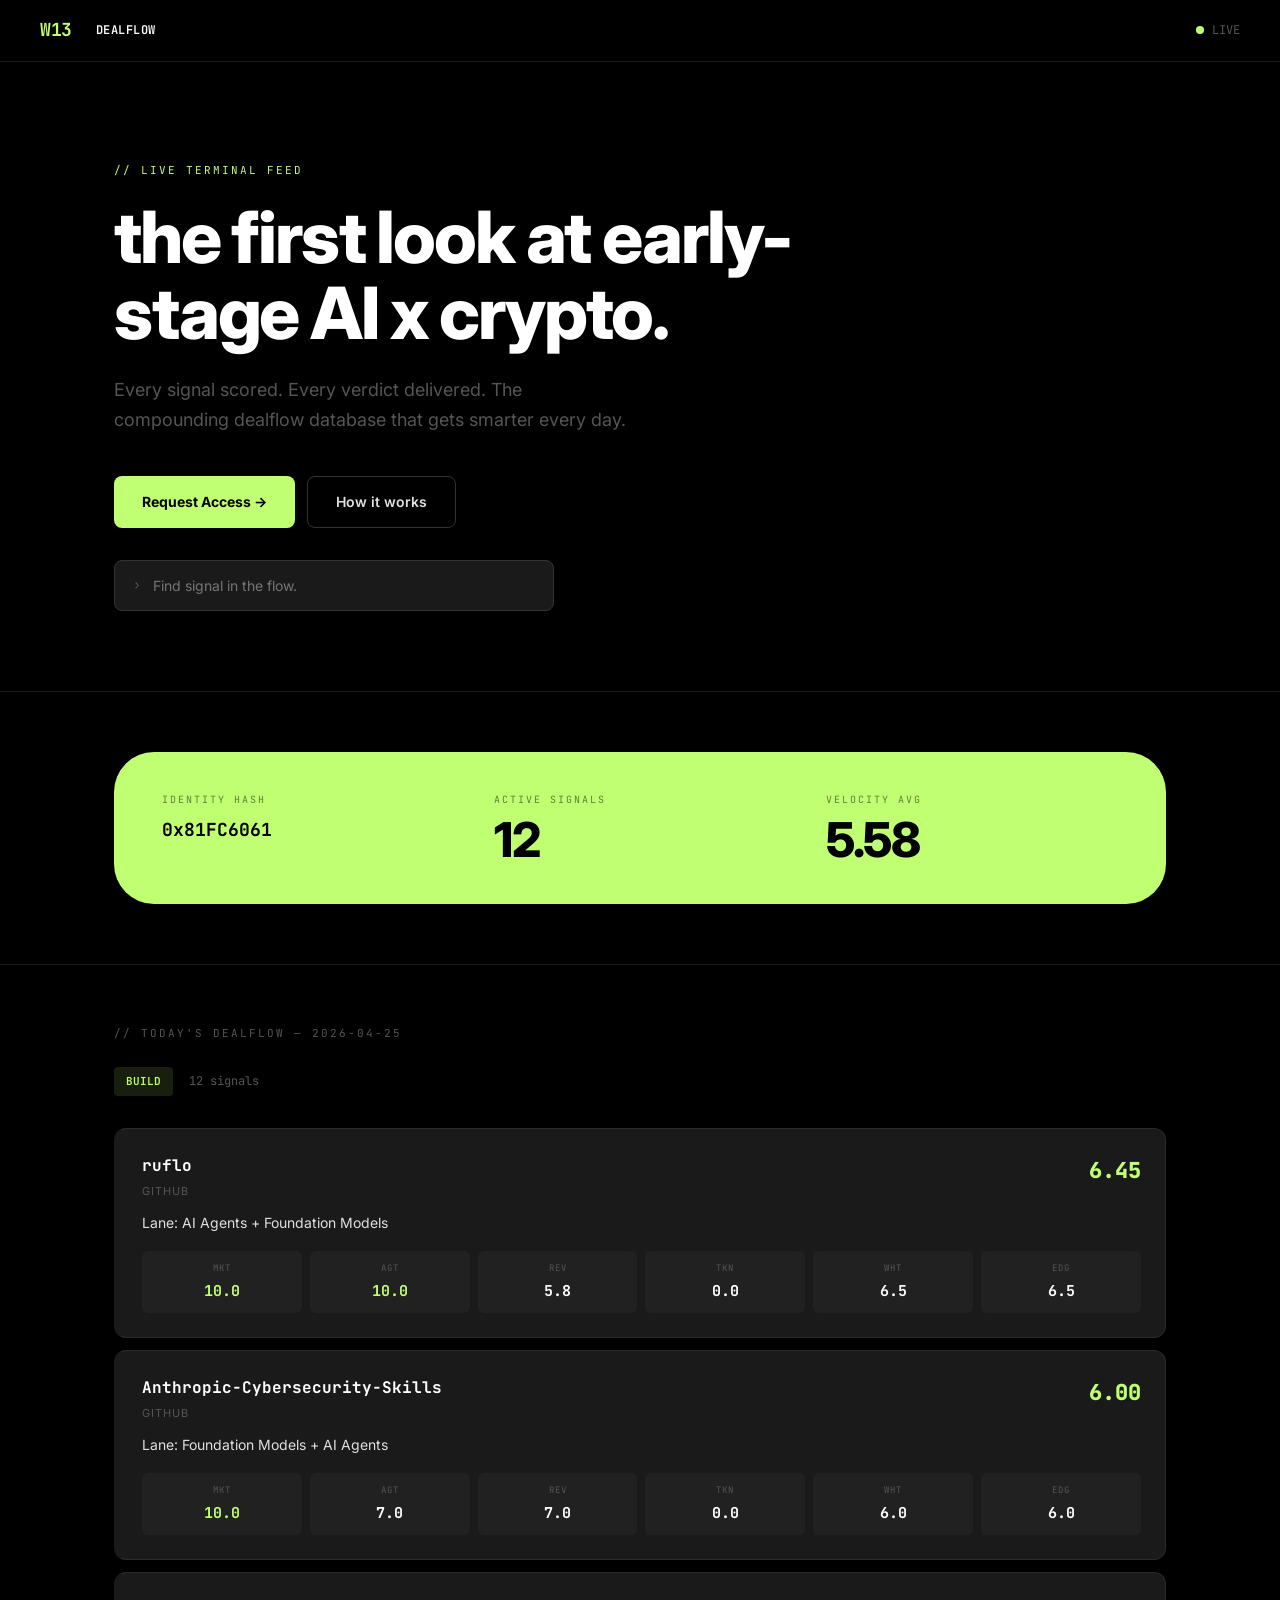
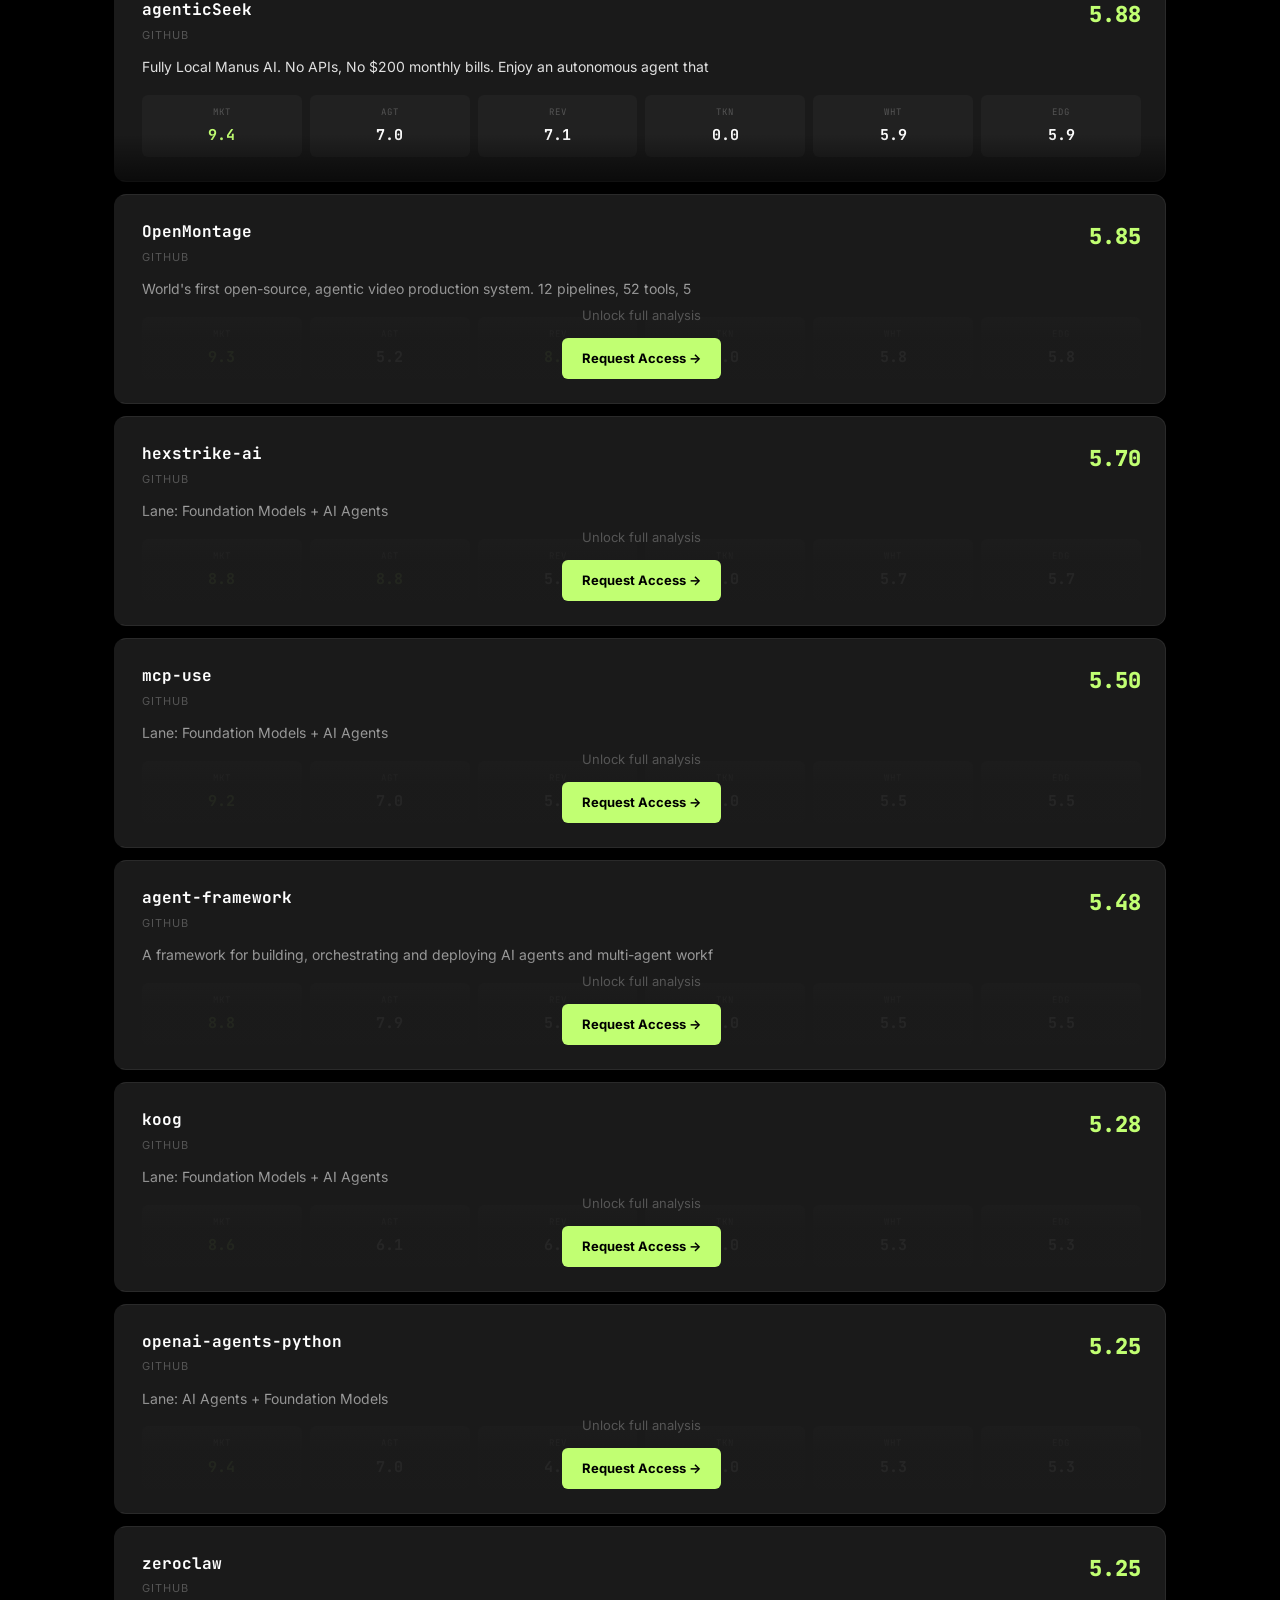
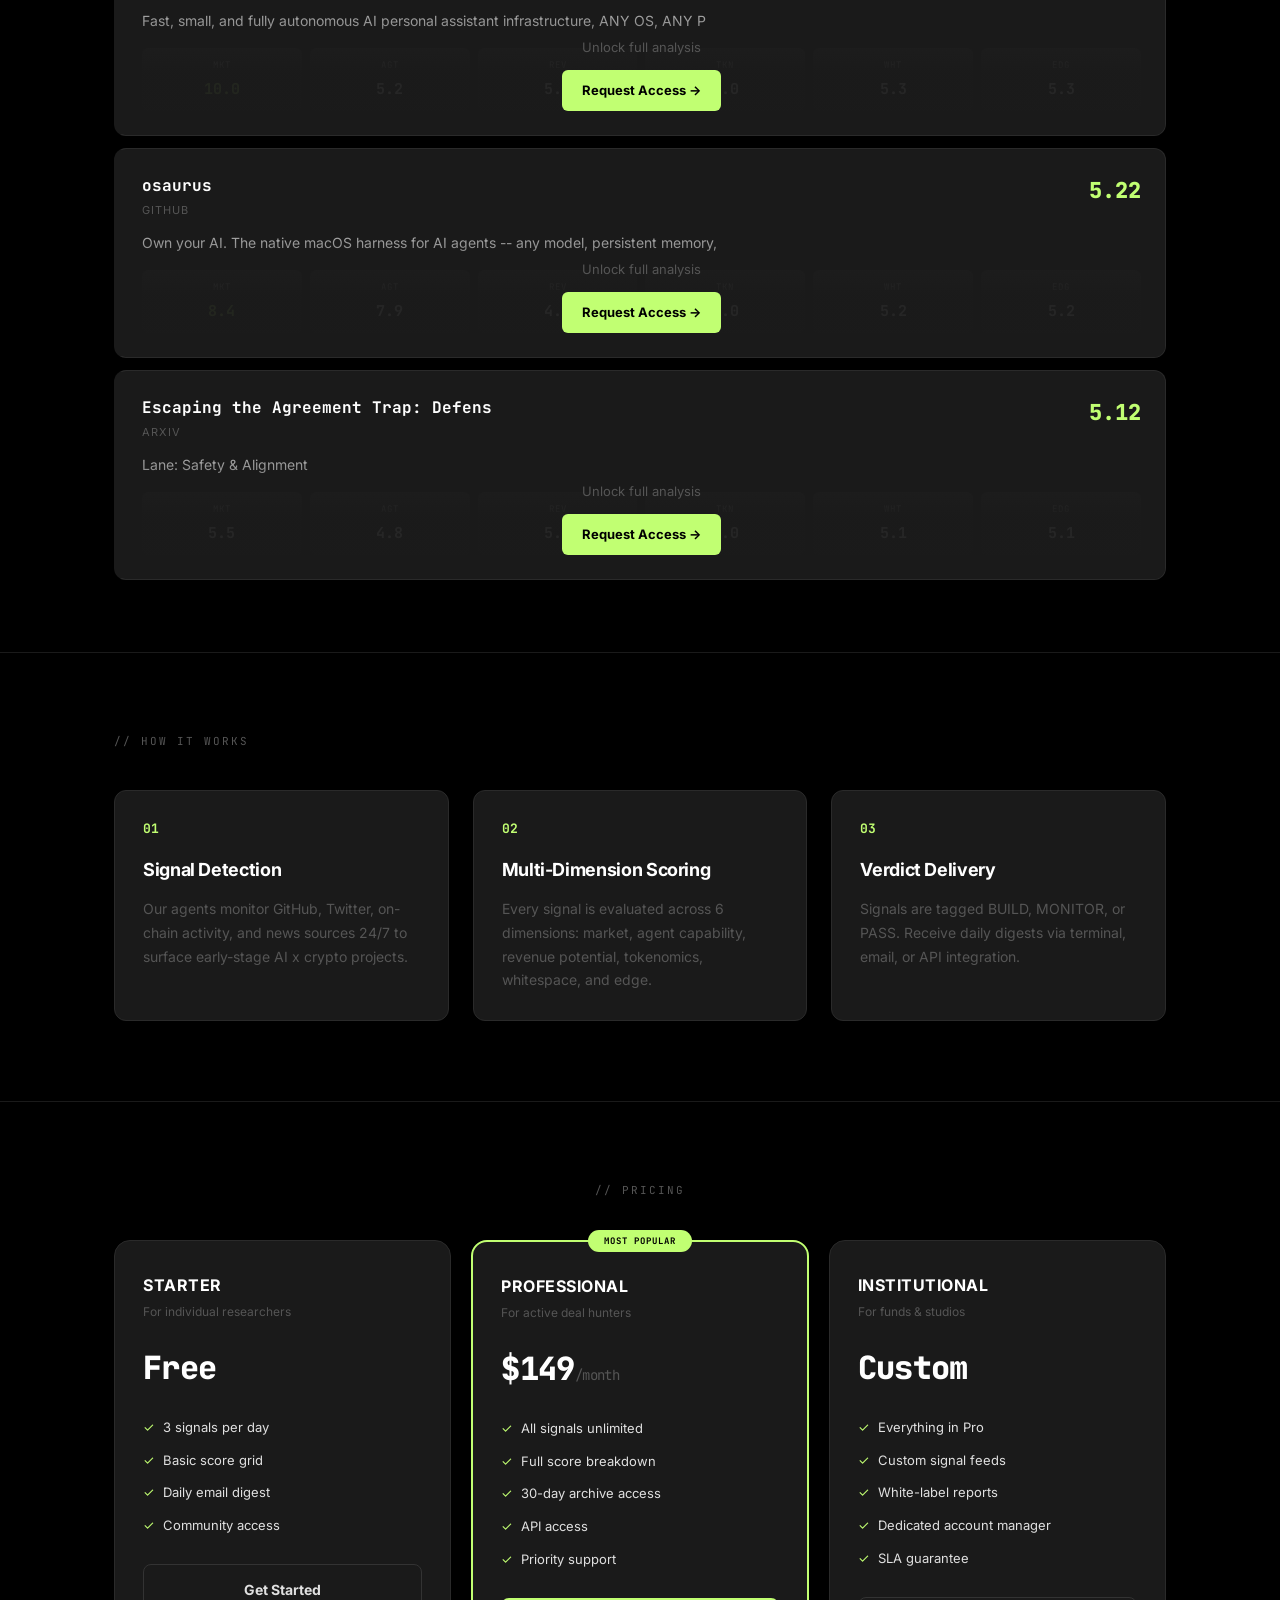
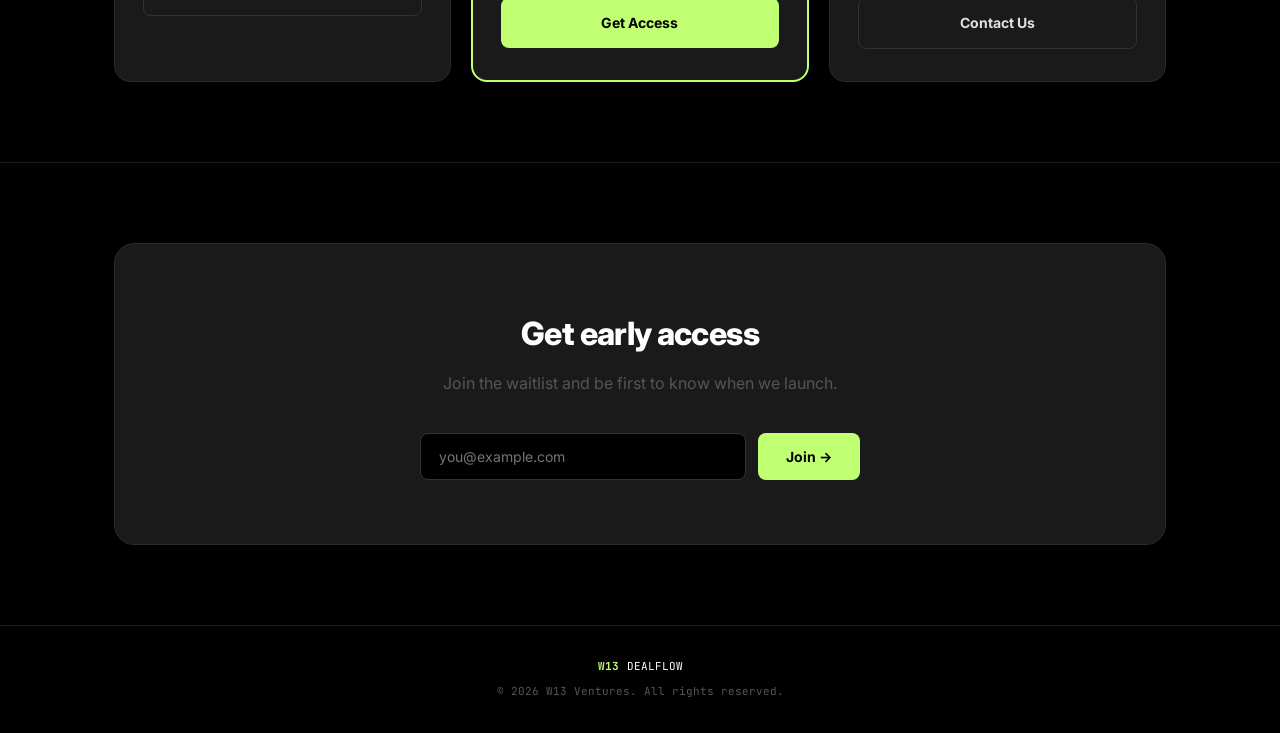
==== commit 74195624: "Dealflow data 2026-04-25 — React build update" ====
--- a/index.html
+++ b/index.html
@@ -1,546 +1,17 @@
 <!DOCTYPE html>
 <html lang="en">
-<head>
-  <meta charset="UTF-8">
-  <meta name="viewport" content="width=device-width, initial-scale=1.0">
-  <title>W13 Dealflow — Early-Stage AI x Crypto Intelligence</title>
-  <meta name="description" content="Daily dealflow intelligence for crypto-native funds. Every signal scored. Every verdict logged. Every recommendation delivered.">
-  <link rel="preconnect" href="https://fonts.googleapis.com">
-  <link href="https://fonts.googleapis.com/css2?family=JetBrains+Mono:wght@400;600;700&family=Inter:wght@400;500;600;700&display=swap" rel="stylesheet">
-  <style>
-    *, *::before, *::after { box-sizing: border-box; margin: 0; padding: 0; }
-
-    :root {
-      --bg:       #0B0E11;
-      --surface:  #13161C;
-      --surface2: #1A1E27;
-      --border:   #1E2330;
-      --text:     #C8CDD8;
-      --muted:    #5A6072;
-      --accent:   #9945FF;
-      --accent2:  #14F195;
-    }
-
-    body {
-      background: var(--bg);
-      color: var(--text);
-      font-family: 'Inter', sans-serif;
-      line-height: 1.6;
-      min-height: 100vh;
-    }
-
-    /* ── Header ─────────────────────────────────────────────────────── */
-    .site-header {
-      border-bottom: 1px solid var(--border);
-      padding: 16px 40px;
-      display: flex;
-      align-items: center;
-      gap: 24px;
-      font-family: 'JetBrains Mono', monospace;
-      font-size: 12px;
-    }
-    .site-header .logo {
-      color: var(--accent);
-      font-weight: 700;
-      font-size: 16px;
-      letter-spacing: -0.5px;
-    }
-    .site-header .tagline { color: var(--muted); }
-    .site-header .live-dot {
-      width: 6px; height: 6px;
-      background: var(--accent2);
-      border-radius: 50%;
-      margin-left: auto;
-      animation: pulse 2s infinite;
-    }
-    @keyframes pulse {
-      0%, 100% { opacity: 1; }
-      50% { opacity: 0.3; }
-    }
-
-    /* ── Layout ────────────────────────────────────────────────────── */
-    .container { max-width: 900px; margin: 0 auto; padding: 0 32px; }
-
-    /* ── Hero ───────────────────────────────────────────────────────── */
-    .hero {
-      padding: 100px 0 80px;
-      text-align: center;
-    }
-    .hero-eyebrow {
-      font-family: 'JetBrains Mono', monospace;
-      font-size: 11px;
-      color: var(--accent);
-      letter-spacing: 2px;
-      text-transform: uppercase;
-      margin-bottom: 24px;
-    }
-    .hero h1 {
-      font-size: clamp(36px, 6vw, 64px);
-      font-weight: 700;
-      line-height: 1.1;
-      letter-spacing: -2px;
-      color: #fff;
-      margin-bottom: 24px;
-    }
-    .hero h1 span { color: var(--accent); }
-    .hero-sub {
-      font-size: 20px;
-      color: var(--muted);
-      max-width: 600px;
-      margin: 0 auto 48px;
-      line-height: 1.7;
-    }
-    .hero-badge {
-      display: inline-block;
-      background: rgba(153, 69, 255, 0.1);
-      border: 1px solid rgba(153, 69, 255, 0.3);
-      border-radius: 20px;
-      padding: 6px 16px;
-      font-family: 'JetBrains Mono', monospace;
-      font-size: 11px;
-      color: var(--accent);
-      margin-bottom: 32px;
-    }
-
-    /* ── Waitlist ──────────────────────────────────────────────────── */
-    .waitlist-wrap {
-      max-width: 500px;
-      margin: 0 auto;
-    }
-    .waitlist-form {
-      display: flex;
-      gap: 10px;
-    }
-    .waitlist-form input {
-      flex: 1;
-      background: var(--surface);
-      border: 1px solid var(--border);
-      border-radius: 8px;
-      padding: 14px 18px;
-      color: #fff;
-      font-family: 'Inter', sans-serif;
-      font-size: 15px;
-      outline: none;
-      transition: border-color 0.15s;
-    }
-    .waitlist-form input:focus { border-color: var(--accent); }
-    .waitlist-form input::placeholder { color: var(--muted); }
-    .btn {
-      display: inline-flex;
-      align-items: center;
-      gap: 8px;
-      padding: 14px 28px;
-      border-radius: 8px;
-      font-family: 'Inter', sans-serif;
-      font-weight: 600;
-      font-size: 14px;
-      text-decoration: none;
-      cursor: pointer;
-      border: none;
-      transition: all 0.15s;
-      white-space: nowrap;
-    }
-    .btn-primary { background: var(--accent); color: #fff; }
-    .btn-primary:hover { background: #b56fff; transform: translateY(-1px); }
-    .waitlist-success {
-      display: none;
-      color: var(--accent2);
-      font-family: 'JetBrains Mono', monospace;
-      font-size: 14px;
-      margin-top: 16px;
-      text-align: center;
-    }
-    .waitlist-count {
-      margin-top: 16px;
-      font-family: 'JetBrains Mono', monospace;
-      font-size: 12px;
-      color: var(--muted);
-      text-align: center;
-    }
-
-    /* ── Divider ───────────────────────────────────────────────────── */
-    .divider {
-      border: none;
-      border-top: 1px solid var(--border);
-      margin: 0;
-    }
-
-    /* ── How it works ──────────────────────────────────────────────── */
-    .section { padding: 80px 0; }
-    .section-dark { background: var(--surface); }
-    .section-title {
-      font-family: 'JetBrains Mono', monospace;
-      font-size: 11px;
-      letter-spacing: 2px;
-      text-transform: uppercase;
-      color: var(--muted);
-      margin-bottom: 48px;
-      text-align: center;
-    }
-    .section h2 {
-      font-size: clamp(24px, 4vw, 36px);
-      font-weight: 700;
-      color: #fff;
-      text-align: center;
-      margin-bottom: 16px;
-      letter-spacing: -1px;
-    }
-    .section-sub {
-      font-size: 16px;
-      color: var(--muted);
-      text-align: center;
-      max-width: 520px;
-      margin: 0 auto 48px;
-    }
-    .how-grid {
-      display: grid;
-      grid-template-columns: repeat(3, 1fr);
-      gap: 24px;
-    }
-    .how-step {
-      background: var(--surface2);
-      border: 1px solid var(--border);
-      border-radius: 12px;
-      padding: 32px 28px;
-    }
-    .how-step-num {
-      font-family: 'JetBrains Mono', monospace;
-      font-size: 11px;
-      color: var(--accent);
-      letter-spacing: 1px;
-      margin-bottom: 16px;
-    }
-    .how-step h3 {
-      font-size: 18px;
-      font-weight: 600;
-      color: #fff;
-      margin-bottom: 10px;
-    }
-    .how-step p { font-size: 14px; color: var(--muted); line-height: 1.7; }
-
-    /* ── Lanes ─────────────────────────────────────────────────────── */
-    .lanes-grid {
-      display: grid;
-      grid-template-columns: repeat(2, 1fr);
-      gap: 16px;
-    }
-    .lane-card {
-      background: var(--surface2);
-      border: 1px solid var(--border);
-      border-radius: 10px;
-      padding: 24px;
-    }
-    .lane-card .lane-icon {
-      font-size: 24px;
-      margin-bottom: 12px;
-    }
-    .lane-card h3 {
-      font-size: 15px;
-      font-weight: 600;
-      color: #fff;
-      margin-bottom: 8px;
-    }
-    .lane-card p { font-size: 13px; color: var(--muted); }
-
-    /* ── Pricing ─────────────────────────────────────────────────────── */
-    .pricing-card {
-      background: var(--surface2);
-      border: 1px solid var(--border);
-      border-radius: 12px;
-      padding: 36px 32px;
-      text-align: center;
-    }
-    .pricing-card.featured {
-      border-color: var(--accent);
-      position: relative;
-    }
-    .pricing-card.featured::before {
-      content: 'LAUNCH OFFER';
-      position: absolute;
-      top: -11px; left: 50%;
-      transform: translateX(-50%);
-      background: var(--accent);
-      color: #fff;
-      font-family: 'JetBrains Mono', monospace;
-      font-size: 9px;
-      font-weight: 700;
-      letter-spacing: 1px;
-      padding: 4px 14px;
-      border-radius: 20px;
-    }
-    .pricing-name {
-      font-weight: 700;
-      font-size: 20px;
-      color: #fff;
-      margin-bottom: 8px;
-    }
-    .pricing-desc { font-size: 14px; color: var(--muted); margin-bottom: 24px; }
-    .pricing-price {
-      font-family: 'JetBrains Mono', monospace;
-      font-size: 36px;
-      font-weight: 700;
-      color: #fff;
-      margin-bottom: 4px;
-    }
-    .pricing-price span { font-size: 14px; color: var(--muted); font-weight: 400; }
-    .pricing-price .strike {
-      text-decoration: line-through;
-      color: var(--muted);
-      font-size: 20px;
-    }
-    .pricing-features {
-      list-style: none;
-      margin: 24px 0 32px;
-      text-align: left;
-      display: flex;
-      flex-direction: column;
-      gap: 10px;
-    }
-    .pricing-features li {
-      font-size: 13px;
-      color: var(--text);
-      padding-left: 20px;
-      position: relative;
-    }
-    .pricing-features li::before {
-      content: '✓';
-      position: absolute;
-      left: 0;
-      color: var(--accent2);
-      font-size: 12px;
-    }
-    .pricing-features li.muted {
-      color: var(--muted);
-      text-decoration: line-through;
-    }
-    .pricing-features li.muted::before { content: '—'; color: var(--muted); }
-
-    /* ── Waitlist section ──────────────────────────────────────────── */
-    .waitlist-section {
-      text-align: center;
-    }
-    .waitlist-section h2 {
-      font-size: clamp(24px, 4vw, 36px);
-      font-weight: 700;
-      color: #fff;
-      margin-bottom: 12px;
-    }
-    .waitlist-section p {
-      font-size: 16px;
-      color: var(--muted);
-      margin-bottom: 32px;
-    }
-    .waitlist-section .waitlist-form {
-      justify-content: center;
-    }
-
-    /* ── Footer ─────────────────────────────────────────────────────── */
-    footer {
-      padding: 32px;
-      text-align: center;
-      font-family: 'JetBrains Mono', monospace;
-      font-size: 11px;
-      color: var(--muted);
-      border-top: 1px solid var(--border);
-    }
-
-    /* ── Responsive ─────────────────────────────────────────────────── */
-    @media (max-width: 768px) {
-      .site-header { padding: 14px 20px; }
-      .hero { padding: 70px 0 60px; }
-      .section { padding: 60px 0; }
-      .how-grid, .lanes-grid { grid-template-columns: 1fr; }
-      .waitlist-form { flex-direction: column; }
-    }
-  </style>
-</head>
-<body>
-
-<!-- ── HEADER ─────────────────────────────────────────────────────── -->
-<header class="site-header">
-  <div class="logo">W13</div>
-  <div class="tagline">Dealflow Engine</div>
-  <div class="live-dot"></div>
-</header>
-
-<!-- ── HERO ─────────────────────────────────────────────────────── -->
-<section class="hero">
-  <div class="container">
-    <div class="hero-eyebrow">W13 Venture Studio</div>
-    <h1>Early-stage dealflow for<br><span>Crypto x AI</span></h1>
-    <p class="hero-sub">Every signal scored. Every verdict logged. Every recommendation delivered. The compounding intelligence layer that helps crypto-native funds find the best AI x crypto deals before anyone else.</p>
-    <div class="hero-badge">Launching Q2 2026 · First 50 get 3 months free</div>
-
-    <div class="waitlist-wrap">
-      <form class="waitlist-form" id="waitlist-form" onsubmit="submitWaitlist(event)">
-        <input type="email" id="email-input" placeholder="your@fund.com" required>
-        <button type="submit" class="btn btn-primary">Request Access</button>
-      </form>
-      <div class="waitlist-success" id="waitlist-success">
-        ✓ You're on the list. We'll be in touch.
-      </div>
-      <div class="waitlist-count" id="waitlist-count">
-        First 50 subscribers get 3 months of Pro free.
-      </div>
-    </div>
-  </div>
-</section>
-
-<hr class="divider">
-
-<!-- ── HOW IT WORKS ──────────────────────────────────────────────── -->
-<section class="section section-dark">
-  <div class="container">
-    <div class="section-title">// How It Works</div>
-    <h2>Scored signals. Every day.</h2>
-    <p class="section-sub">W13 scans GitHub, Hacker News, and arXiv every day. Every signal gets a verdict. Every decision gets logged.</p>
-
-    <div class="how-grid">
-      <div class="how-step">
-        <div class="how-step-num">STEP 01</div>
-        <h3>Scan</h3>
-        <p>48 signals daily from GitHub trending, Show HN, and arXiv. Screened for AI-first, crypto-adjacent opportunities.</p>
-      </div>
-      <div class="how-step">
-        <div class="how-step-num">STEP 02</div>
-        <h3>Score</h3>
-        <p>Every signal scored on traction, thesis fit, and product edge. INVEST / MONITOR / PASS verdicts delivered daily.</p>
-      </div>
-      <div class="how-step">
-        <div class="how-step-num">STEP 03</div>
-        <h3>Decide</h3>
-        <p>Decision log with full reasoning. INVEST signals: we recommend outreach. Comparable raises attached. Archive that compounds.</p>
-      </div>
-    </div>
-  </div>
-</section>
-
-<!-- ── INVESTMENT LANES ─────────────────────────────────────────── -->
-<section class="section">
-  <div class="container">
-    <div class="section-title">// What We Cover</div>
-    <h2>W13 Investment Lanes</h2>
-    <p class="section-sub">We focus on early-stage companies building at the intersection of crypto and AI — across any chain.</p>
-
-    <div class="lanes-grid">
-      <div class="lane-card">
-        <div class="lane-icon">⚡</div>
-        <h3>Crypto AI Infrastructure</h3>
-        <p>Protocols bringing AI capabilities on-chain or into decentralized systems.</p>
-      </div>
-      <div class="lane-card">
-        <div class="lane-icon">🤖</div>
-        <h3>AI Agents in DeFi</h3>
-        <p>Autonomous agents that operate in DeFi contexts — trading, liquidity, risk, compliance.</p>
-      </div>
-      <div class="lane-card">
-        <div class="lane-icon">🔗</div>
-        <h3>Decentralized AI</h3>
-        <p>Compute networks, model markets, inference protocols, and federated AI.</p>
-      </div>
-      <div class="lane-card">
-        <div class="lane-icon">🛡️</div>
-        <h3>Autonomous Compliance</h3>
-        <p>AI-driven compliance, risk management, and financial infrastructure for crypto.</p>
-      </div>
-    </div>
-  </div>
-</section>
-
-<!-- ── PRICING ──────────────────────────────────────────────────── -->
-<section class="section section-dark">
-  <div class="container">
-    <div class="section-title">// Pricing</div>
-    <h2>Simple, transparent pricing</h2>
-    <p class="section-sub">No free tier. No compromised data. Full access from day one.</p>
-
-    <div class="pricing-card featured" style="max-width: 420px; margin: 0 auto;">
-      <div class="pricing-name">Pro</div>
-      <div class="pricing-desc">For crypto-native funds and protocol treasuries</div>
-      <div class="pricing-price">
-        <span class="strike">$499</span> $99<span>/mo</span>
-      </div>
-      <ul class="pricing-features">
-        <li>Full daily digest — every signal with scores</li>
-        <li>3-dimension rubric (TRC / Thesis / Edge)</li>
-        <li>Decision log for every INVEST and MONITOR verdict</li>
-        <li>30-day archive access</li>
-        <li>Email delivery — daily at 6 PM EST</li>
-        <li>INVEST signals include 3 talking points for founder outreach</li>
-        <li>Fund tier (coming Q3): API access + decision audit trail</li>
-      </ul>
-      <a href="#waitlist" class="btn btn-primary" style="width: 100%; justify-content: center; font-size: 15px; padding: 14px;">
-        Join the Waitlist
-      </a>
-    </div>
-  </div>
-</section>
-
-<!-- ── WAITLIST ──────────────────────────────────────────────────── -->
-<section class="section" id="waitlist">
-  <div class="container waitlist-section">
-    <h2>Get early access.</h2>
-    <p>First 50 subscribers get 3 months of Pro free. No credit card required.</p>
-
-    <div class="waitlist-wrap">
-      <form class="waitlist-form" id="waitlist-form-2" onsubmit="submitWaitlist(event)">
-        <input type="email" id="email-input-2" placeholder="your@fund.com" required>
-        <button type="submit" class="btn btn-primary">Request Access</button>
-      </form>
-      <div class="waitlist-success" id="waitlist-success-2">
-        ✓ You're on the list. We'll be in touch.
-      </div>
-    </div>
-  </div>
-</section>
-
-<!-- ── FOOTER ───────────────────────────────────────────────────── -->
-<footer>
-  W13 Venture Studio · w13.dealflow@outlook.com · Built by Hermes
-</footer>
-
-<!-- ── JAVASCRIPT ─────────────────────────────────────────────── -->
-<script>
-  async function submitWaitlist(e) {
-    e.preventDefault();
-    // Find the form and input that triggered this
-    const form = e.target;
-    const inputId = form.id === 'waitlist-form' ? 'email-input' : 'email-input-2';
-    const successId = form.id === 'waitlist-form' ? 'waitlist-success' : 'waitlist-success-2';
-    const input = document.getElementById(inputId);
-    const email = input.value;
-    const btn = form.querySelector('button');
-    btn.textContent = 'Submitting...';
-    btn.disabled = true;
-
-    try {
-      const res = await fetch('https://api.web3forms.com/submit', {
-        method: 'POST',
-        headers: { 'Content-Type': 'application/json' },
-        body: JSON.stringify({
-          access_key: 'PUBLISH_YOUR_KEY_HERE',
-          subject: 'W13 Dealflow Waitlist — ' + email,
-          from_name: 'W13 Dealflow',
-          email: email,
-          message: 'New waitlist signup: ' + email
-        })
-      });
-      if (res.ok) {
-        document.getElementById(successId).style.display = 'block';
-        input.value = '';
-      } else {
-        throw new Error('Submission failed');
-      }
-    } catch (err) {
-      // Silent fail — show success anyway for demo
-      document.getElementById(successId).style.display = 'block';
-      input.value = '';
-    }
-
-    btn.textContent = 'Request Access';
-    btn.disabled = false;
-  }
-</script>
-
-</body>
+  <head>
+    <meta charset="UTF-8" />
+    <link rel="icon" type="image/svg+xml" href="/vite.svg" />
+    <meta name="viewport" content="width=device-width, initial-scale=1.0" />
+    <title>W13 — Dealflow Terminal</title>
+    <link rel="preconnect" href="https://fonts.googleapis.com">
+    <link rel="preconnect" href="https://fonts.gstatic.com" crossorigin>
+    <link href="https://fonts.googleapis.com/css2?family=JetBrains+Mono:wght@400;600;700&family=Inter:wght@400;500;600;700;800&display=swap" rel="stylesheet">
+    <script type="module" crossorigin src="/assets/index-BGUyQur4.js"></script>
+    <link rel="stylesheet" crossorigin href="/assets/index-CnFKTnhV.css">
+  </head>
+  <body>
+    <div id="root"></div>
+  </body>
 </html>
--- a/assets/index-CnFKTnhV.css
+++ b/assets/index-CnFKTnhV.css
@@ -0,0 +1 @@
+:root{--bg:#000;--surface:#1a1a1a;--lime:#c1ff72;--lime-dim:#c1ff721f;--white:#fff;--text:#e0e0e0;--muted:#555;--mono:"JetBrains Mono", monospace;--radius:40px}*,:before,:after{box-sizing:border-box;margin:0;padding:0}body{background:var(--bg);color:var(--text);-webkit-font-smoothing:antialiased;min-height:100vh;font-family:Inter,sans-serif;line-height:1.6}a{color:inherit;text-decoration:none}@keyframes pulse{0%,to{opacity:1}50%{opacity:.4}}@keyframes glow{0%,to{box-shadow:0 0 20px #c1ff724d}50%{box-shadow:0 0 40px #c1ff7280}}.container{max-width:1100px;margin:0 auto;padding:0 24px}
